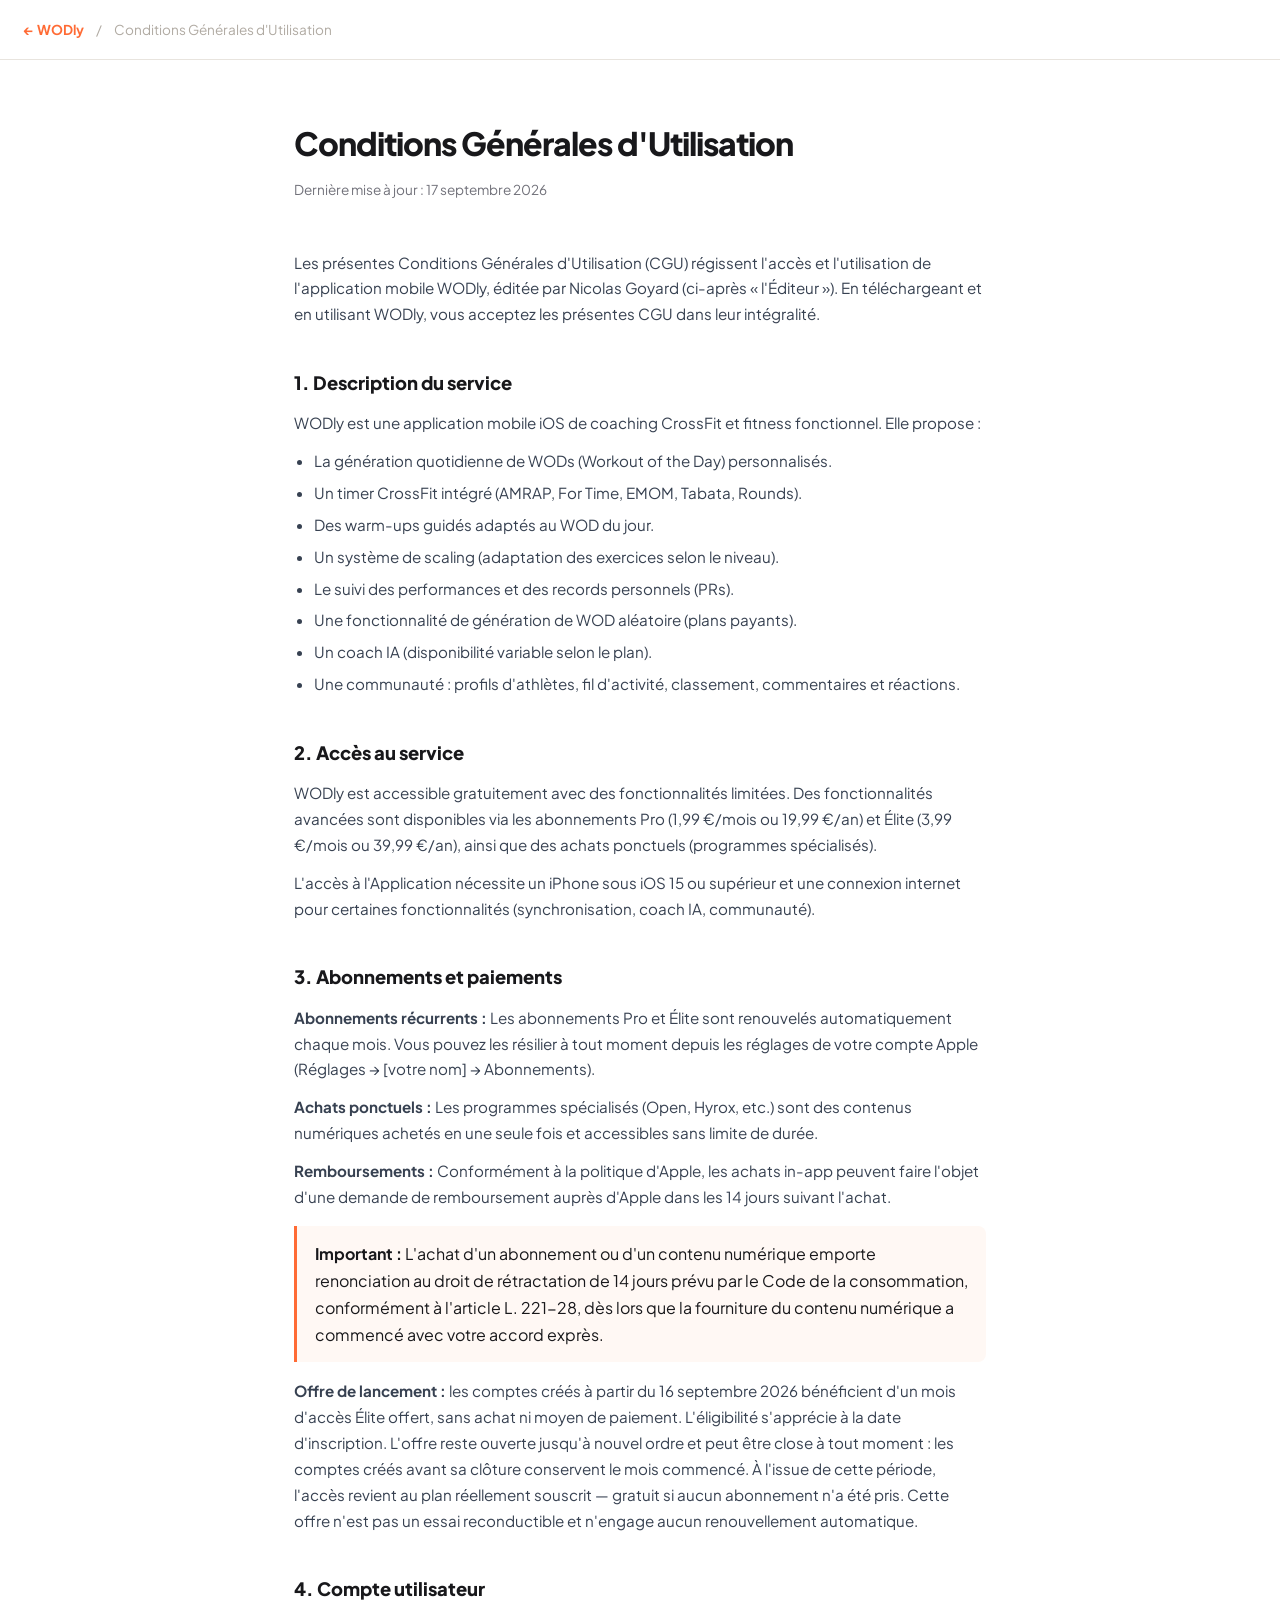
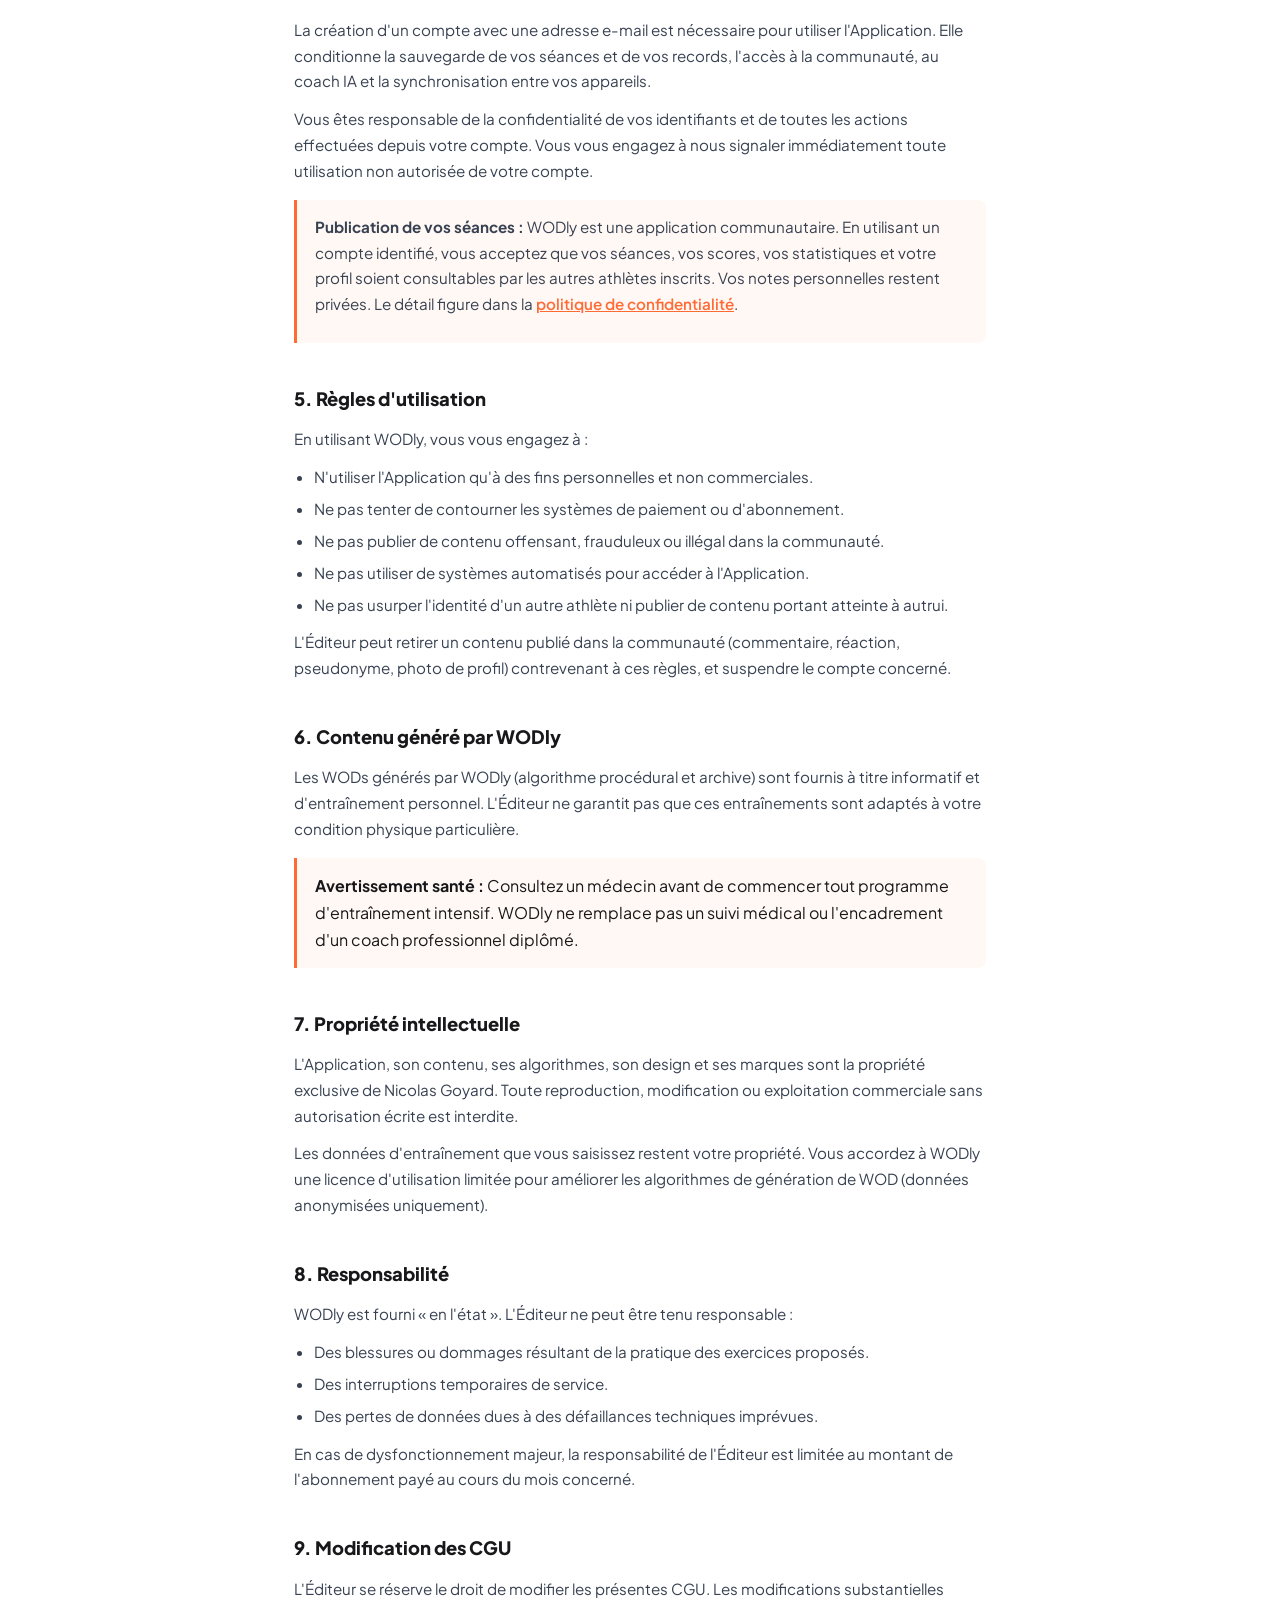
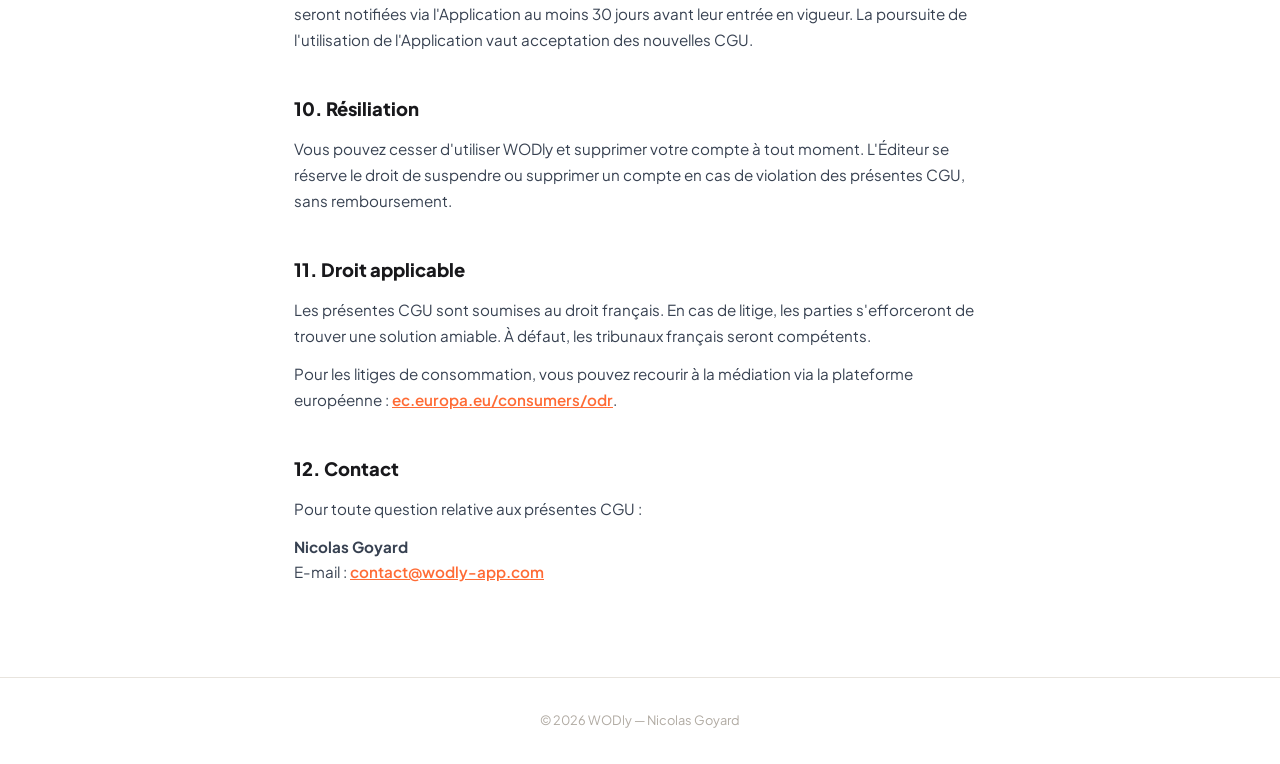
==== cgu.html @ ccb1b25a "Les pages légales décrivaient une app qui n'existe plus Trois écarts entre le contrat et le produit," ====
<!DOCTYPE html>
<html lang="fr">
<head>
<meta charset="UTF-8"/>
<meta name="viewport" content="width=device-width, initial-scale=1.0"/>
<title>Conditions Générales d'Utilisation — WODly</title>
<link rel="preconnect" href="https://fonts.googleapis.com"/>
<link href="https://fonts.googleapis.com/css2?family=Plus+Jakarta+Sans:wght@400;600;700;800&display=swap" rel="stylesheet"/>
<style>
  *{margin:0;padding:0;box-sizing:border-box;}
  body{font-family:'Plus Jakarta Sans',sans-serif;background:#fff;color:#18181B;line-height:1.7;}
  nav{position:sticky;top:0;background:rgba(255,255,255,.95);backdrop-filter:blur(12px);border-bottom:1px solid #E8E4DE;padding:0 24px;height:60px;display:flex;align-items:center;gap:12px;}
  nav a{font-size:.85rem;color:#FF6B35;font-weight:700;text-decoration:none;}
  nav span{color:#B0AAA2;font-size:.85rem;}
  main{max-width:740px;margin:0 auto;padding:56px 24px 80px;}
  h1{font-size:2rem;font-weight:900;letter-spacing:-1px;margin-bottom:8px;}
  .date{color:#71717A;font-size:.85rem;margin-bottom:48px;}
  h2{font-size:1.15rem;font-weight:800;margin:40px 0 12px;}
  p{color:#374151;margin-bottom:12px;font-size:.95rem;}
  ul{color:#374151;margin:8px 0 12px 20px;font-size:.95rem;}
  ul li{margin-bottom:6px;}
  a{color:#FF6B35;font-weight:600;}
  .highlight{background:#FFF8F4;border-left:3px solid #FF6B35;padding:14px 18px;border-radius:0 8px 8px 0;margin:16px 0;}
  footer{text-align:center;padding:32px 24px;border-top:1px solid #E8E4DE;font-size:.8rem;color:#B0AAA2;}
</style>
</head>
<body>
<nav>
  <a href="index.html">← WODly</a>
  <span>/</span>
  <span>Conditions Générales d'Utilisation</span>
</nav>

<main>
  <h1>Conditions Générales d'Utilisation</h1>
  <div class="date">Dernière mise à jour : 17 septembre 2026</div>

  <p>Les présentes Conditions Générales d'Utilisation (CGU) régissent l'accès et l'utilisation de l'application mobile WODly, éditée par Nicolas Goyard (ci-après « l'Éditeur »). En téléchargeant et en utilisant WODly, vous acceptez les présentes CGU dans leur intégralité.</p>

  <h2>1. Description du service</h2>
  <p>WODly est une application mobile iOS de coaching CrossFit et fitness fonctionnel. Elle propose :</p>
  <ul>
    <li>La génération quotidienne de WODs (Workout of the Day) personnalisés.</li>
    <li>Un timer CrossFit intégré (AMRAP, For Time, EMOM, Tabata, Rounds).</li>
    <li>Des warm-ups guidés adaptés au WOD du jour.</li>
    <li>Un système de scaling (adaptation des exercices selon le niveau).</li>
    <li>Le suivi des performances et des records personnels (PRs).</li>
    <li>Une fonctionnalité de génération de WOD aléatoire (plans payants).</li>
    <li>Un coach IA (disponibilité variable selon le plan).</li>
    <li>Une communauté : profils d'athlètes, fil d'activité, classement, commentaires et réactions.</li>
  </ul>

  <h2>2. Accès au service</h2>
  <p>WODly est accessible gratuitement avec des fonctionnalités limitées. Des fonctionnalités avancées sont disponibles via les abonnements Pro (1,99 €/mois ou 19,99 €/an) et Élite (3,99 €/mois ou 39,99 €/an), ainsi que des achats ponctuels (programmes spécialisés).</p>
  <p>L'accès à l'Application nécessite un iPhone sous iOS 15 ou supérieur et une connexion internet pour certaines fonctionnalités (synchronisation, coach IA, communauté).</p>

  <h2>3. Abonnements et paiements</h2>
  <p><strong>Abonnements récurrents :</strong> Les abonnements Pro et Élite sont renouvelés automatiquement chaque mois. Vous pouvez les résilier à tout moment depuis les réglages de votre compte Apple (Réglages → [votre nom] → Abonnements).</p>
  <p><strong>Achats ponctuels :</strong> Les programmes spécialisés (Open, Hyrox, etc.) sont des contenus numériques achetés en une seule fois et accessibles sans limite de durée.</p>
  <p><strong>Remboursements :</strong> Conformément à la politique d'Apple, les achats in-app peuvent faire l'objet d'une demande de remboursement auprès d'Apple dans les 14 jours suivant l'achat.</p>

  <div class="highlight">
    <strong>Important :</strong> L'achat d'un abonnement ou d'un contenu numérique emporte renonciation au droit de rétractation de 14 jours prévu par le Code de la consommation, conformément à l'article L. 221-28, dès lors que la fourniture du contenu numérique a commencé avec votre accord exprès.
  </div>

  <p><strong>Offre de lancement :</strong> les comptes créés à partir du 16 septembre 2026 bénéficient d'un mois d'accès Élite offert, sans achat ni moyen de paiement. L'éligibilité s'apprécie à la date d'inscription. L'offre reste ouverte jusqu'à nouvel ordre et peut être close à tout moment : les comptes créés avant sa clôture conservent le mois commencé. À l'issue de cette période, l'accès revient au plan réellement souscrit — gratuit si aucun abonnement n'a été pris. Cette offre n'est pas un essai reconductible et n'engage aucun renouvellement automatique.</p>

  <h2>4. Compte utilisateur</h2>
  <p>La création d'un compte avec une adresse e-mail est nécessaire pour utiliser l'Application. Elle conditionne la sauvegarde de vos séances et de vos records, l'accès à la communauté, au coach IA et la synchronisation entre vos appareils.</p>
  <p>Vous êtes responsable de la confidentialité de vos identifiants et de toutes les actions effectuées depuis votre compte. Vous vous engagez à nous signaler immédiatement toute utilisation non autorisée de votre compte.</p>

  <div class="highlight">
    <p><strong>Publication de vos séances :</strong> WODly est une application communautaire. En utilisant un compte identifié, vous acceptez que vos séances, vos scores, vos statistiques et votre profil soient consultables par les autres athlètes inscrits. Vos notes personnelles restent privées. Le détail figure dans la <a href="politique-de-confidentialite.html">politique de confidentialité</a>.</p>
  </div>

  <h2>5. Règles d'utilisation</h2>
  <p>En utilisant WODly, vous vous engagez à :</p>
  <ul>
    <li>N'utiliser l'Application qu'à des fins personnelles et non commerciales.</li>
    <li>Ne pas tenter de contourner les systèmes de paiement ou d'abonnement.</li>
    <li>Ne pas publier de contenu offensant, frauduleux ou illégal dans la communauté.</li>
    <li>Ne pas utiliser de systèmes automatisés pour accéder à l'Application.</li>
    <li>Ne pas usurper l'identité d'un autre athlète ni publier de contenu portant atteinte à autrui.</li>
  </ul>

  <p>L'Éditeur peut retirer un contenu publié dans la communauté (commentaire, réaction, pseudonyme, photo de profil) contrevenant à ces règles, et suspendre le compte concerné.</p>

  <h2>6. Contenu généré par WODly</h2>
  <p>Les WODs générés par WODly (algorithme procédural et archive) sont fournis à titre informatif et d'entraînement personnel. L'Éditeur ne garantit pas que ces entraînements sont adaptés à votre condition physique particulière.</p>
  <div class="highlight">
    <strong>Avertissement santé :</strong> Consultez un médecin avant de commencer tout programme d'entraînement intensif. WODly ne remplace pas un suivi médical ou l'encadrement d'un coach professionnel diplômé.
  </div>

  <h2>7. Propriété intellectuelle</h2>
  <p>L'Application, son contenu, ses algorithmes, son design et ses marques sont la propriété exclusive de Nicolas Goyard. Toute reproduction, modification ou exploitation commerciale sans autorisation écrite est interdite.</p>
  <p>Les données d'entraînement que vous saisissez restent votre propriété. Vous accordez à WODly une licence d'utilisation limitée pour améliorer les algorithmes de génération de WOD (données anonymisées uniquement).</p>

  <h2>8. Responsabilité</h2>
  <p>WODly est fourni « en l'état ». L'Éditeur ne peut être tenu responsable :</p>
  <ul>
    <li>Des blessures ou dommages résultant de la pratique des exercices proposés.</li>
    <li>Des interruptions temporaires de service.</li>
    <li>Des pertes de données dues à des défaillances techniques imprévues.</li>
  </ul>
  <p>En cas de dysfonctionnement majeur, la responsabilité de l'Éditeur est limitée au montant de l'abonnement payé au cours du mois concerné.</p>

  <h2>9. Modification des CGU</h2>
  <p>L'Éditeur se réserve le droit de modifier les présentes CGU. Les modifications substantielles seront notifiées via l'Application au moins 30 jours avant leur entrée en vigueur. La poursuite de l'utilisation de l'Application vaut acceptation des nouvelles CGU.</p>

  <h2>10. Résiliation</h2>
  <p>Vous pouvez cesser d'utiliser WODly et supprimer votre compte à tout moment. L'Éditeur se réserve le droit de suspendre ou supprimer un compte en cas de violation des présentes CGU, sans remboursement.</p>

  <h2>11. Droit applicable</h2>
  <p>Les présentes CGU sont soumises au droit français. En cas de litige, les parties s'efforceront de trouver une solution amiable. À défaut, les tribunaux français seront compétents.</p>
  <p>Pour les litiges de consommation, vous pouvez recourir à la médiation via la plateforme européenne : <a href="https://ec.europa.eu/consumers/odr" target="_blank">ec.europa.eu/consumers/odr</a>.</p>

  <h2>12. Contact</h2>
  <p>Pour toute question relative aux présentes CGU :</p>
  <p><strong>Nicolas Goyard</strong><br/>
  E-mail : <a href="mailto:contact@wodly-app.com">contact@wodly-app.com</a></p>
</main>

<footer>© 2026 WODly — Nicolas Goyard</footer>
</body>
</html>
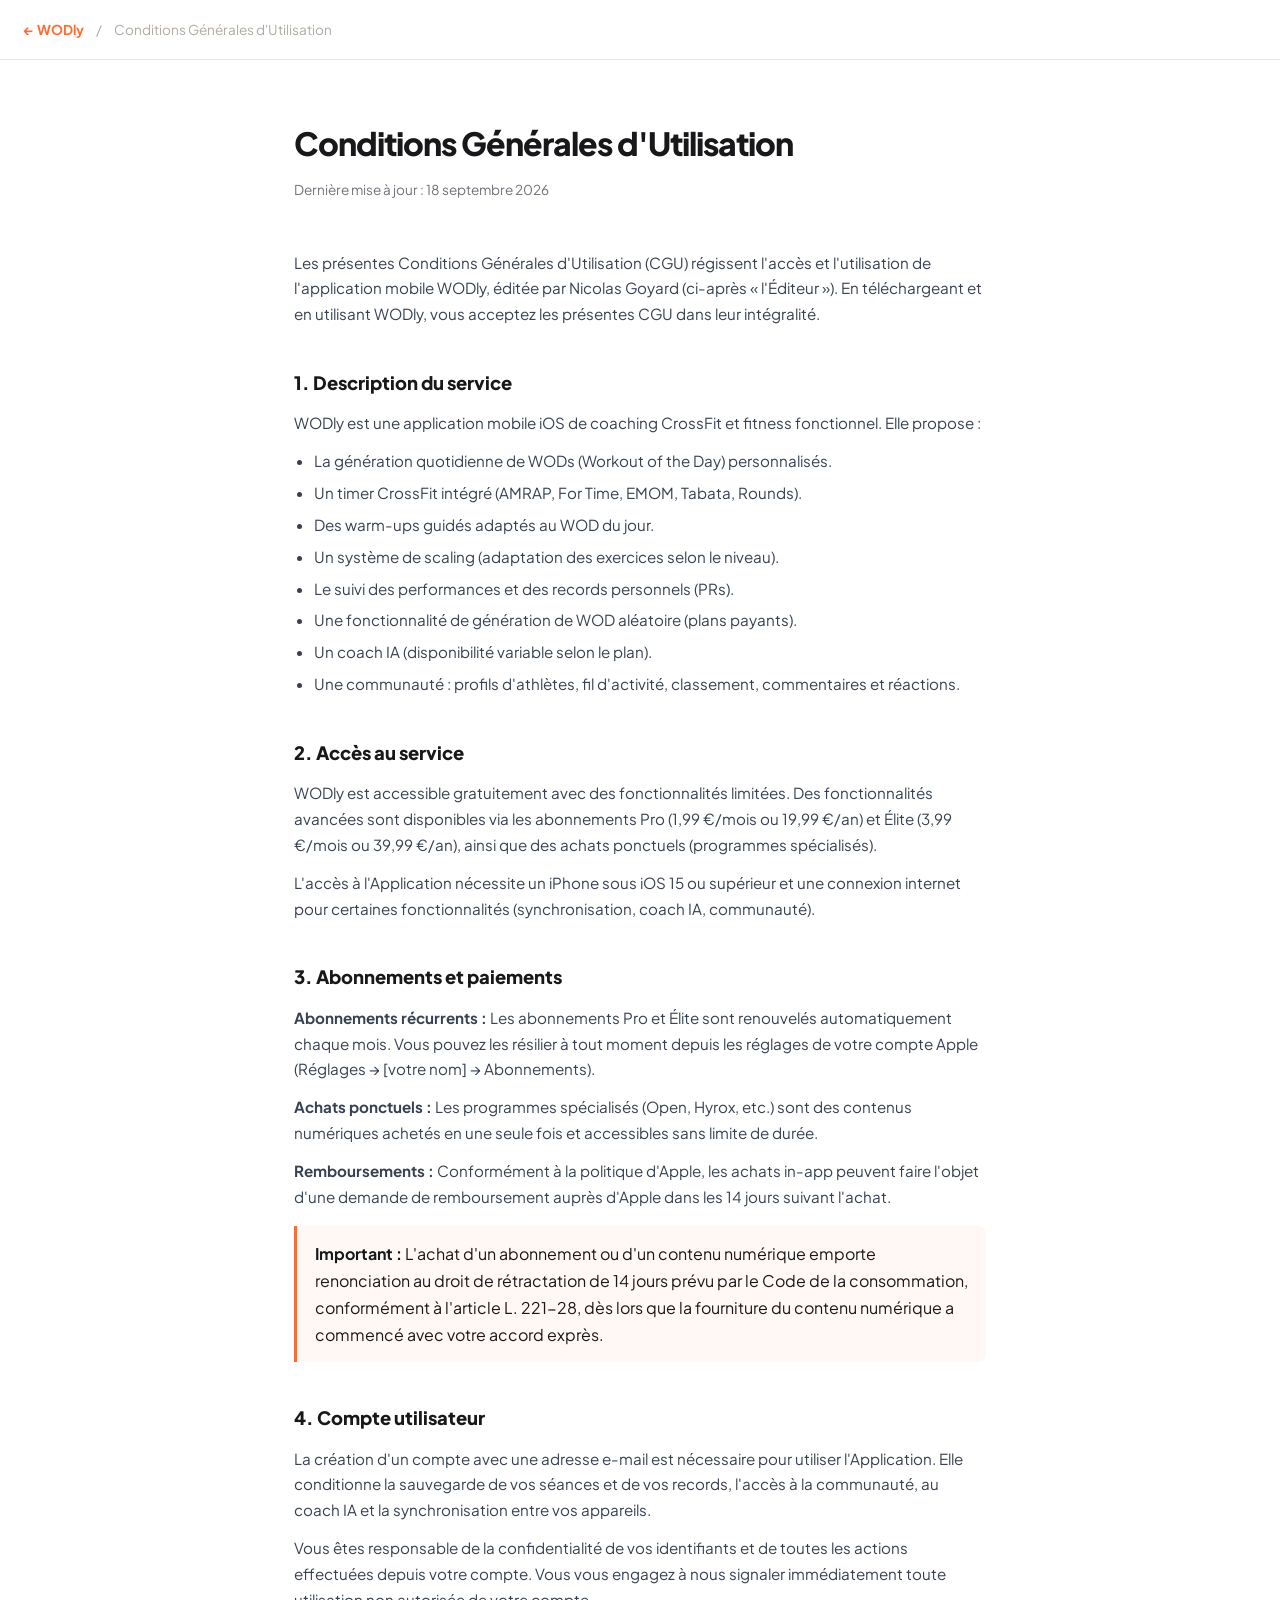
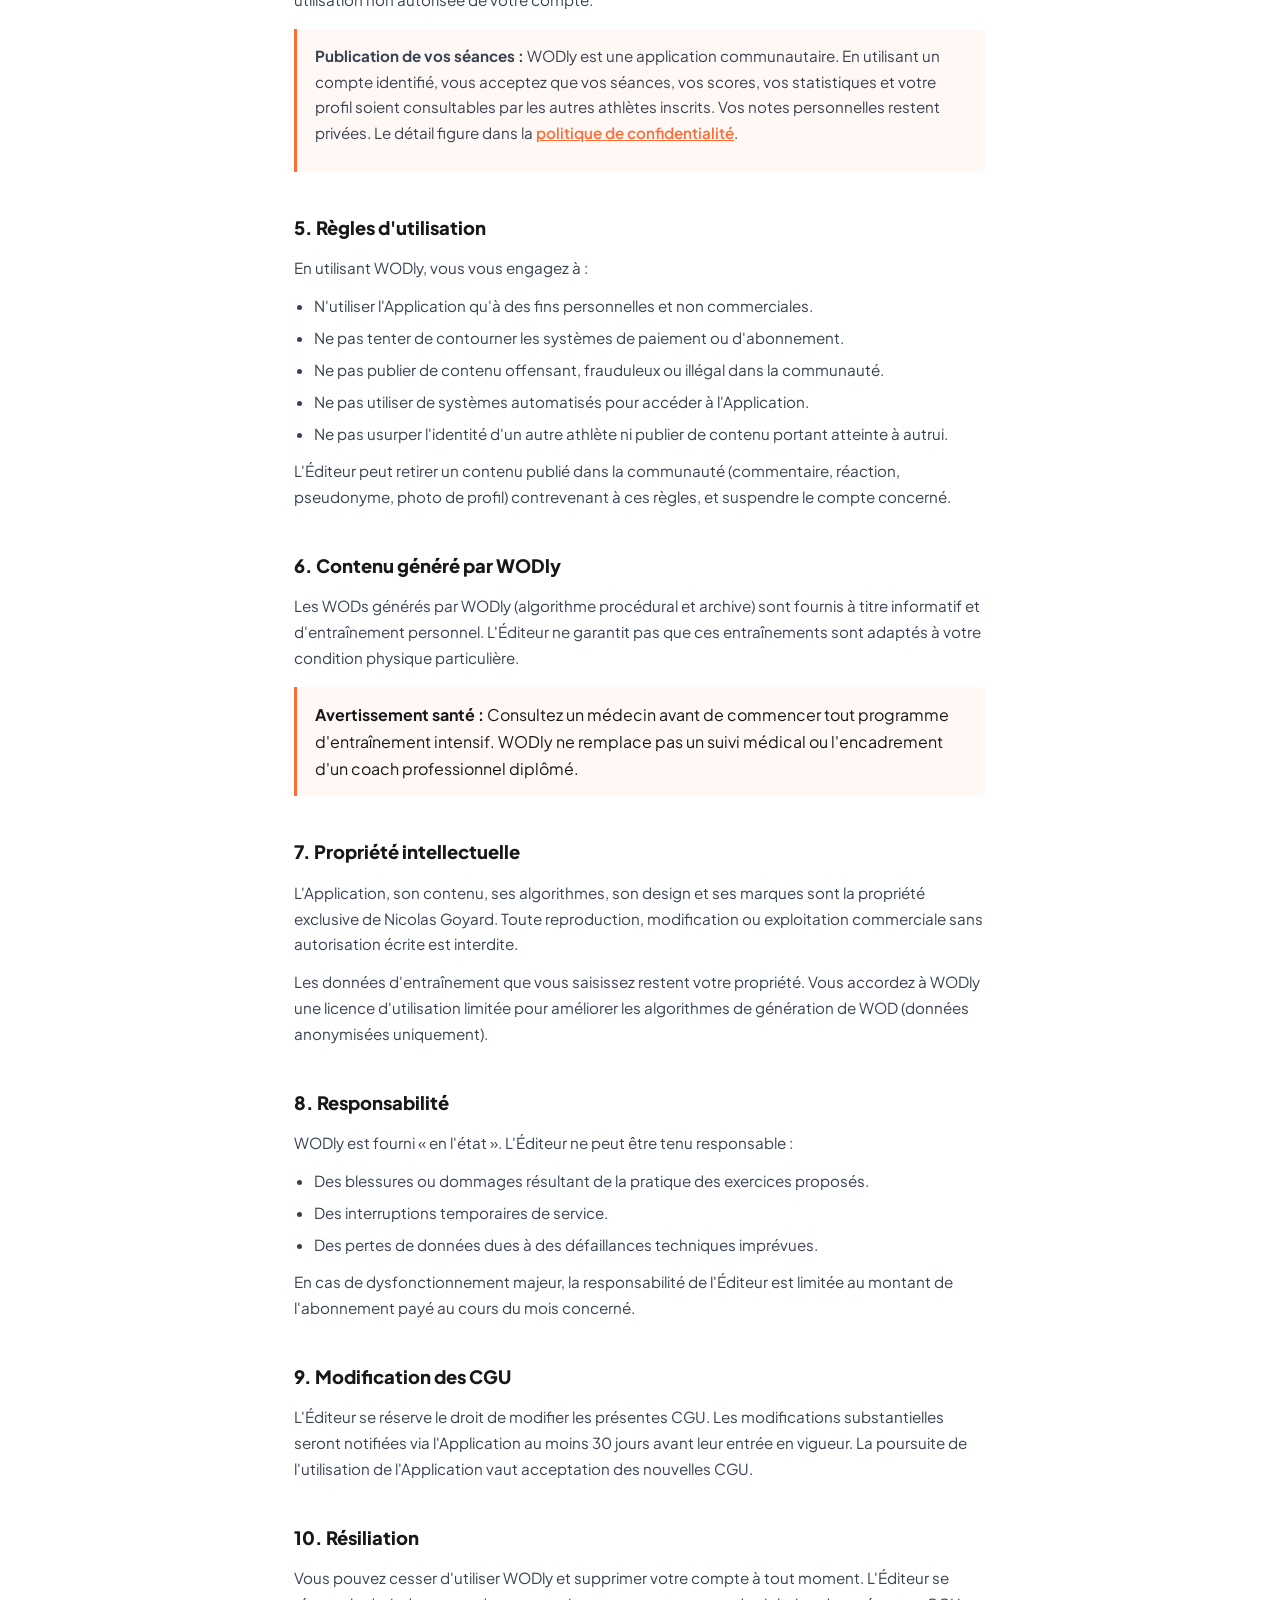
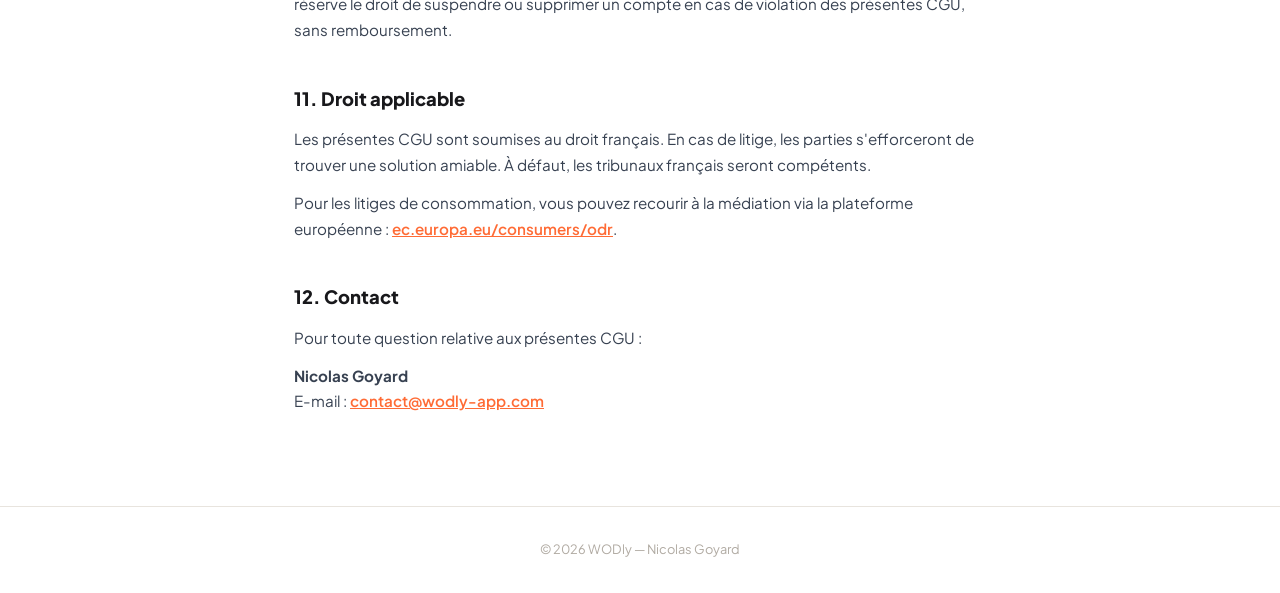
==== commit 9fd3d5b4: "Retrait de l'offre de lancement Elle n'a jamais rien accordé. `accorderPlans` ne retient que la bout" ====
--- a/cgu.html
+++ b/cgu.html
@@ -33,7 +33,7 @@
 
 <main>
   <h1>Conditions Générales d'Utilisation</h1>
-  <div class="date">Dernière mise à jour : 17 septembre 2026</div>
+  <div class="date">Dernière mise à jour : 18 septembre 2026</div>
 
   <p>Les présentes Conditions Générales d'Utilisation (CGU) régissent l'accès et l'utilisation de l'application mobile WODly, éditée par Nicolas Goyard (ci-après « l'Éditeur »). En téléchargeant et en utilisant WODly, vous acceptez les présentes CGU dans leur intégralité.</p>
 
@@ -63,7 +63,6 @@
     <strong>Important :</strong> L'achat d'un abonnement ou d'un contenu numérique emporte renonciation au droit de rétractation de 14 jours prévu par le Code de la consommation, conformément à l'article L. 221-28, dès lors que la fourniture du contenu numérique a commencé avec votre accord exprès.
   </div>
 
-  <p><strong>Offre de lancement :</strong> les comptes créés à partir du 16 septembre 2026 bénéficient d'un mois d'accès Élite offert, sans achat ni moyen de paiement. L'éligibilité s'apprécie à la date d'inscription. L'offre reste ouverte jusqu'à nouvel ordre et peut être close à tout moment : les comptes créés avant sa clôture conservent le mois commencé. À l'issue de cette période, l'accès revient au plan réellement souscrit — gratuit si aucun abonnement n'a été pris. Cette offre n'est pas un essai reconductible et n'engage aucun renouvellement automatique.</p>
 
   <h2>4. Compte utilisateur</h2>
   <p>La création d'un compte avec une adresse e-mail est nécessaire pour utiliser l'Application. Elle conditionne la sauvegarde de vos séances et de vos records, l'accès à la communauté, au coach IA et la synchronisation entre vos appareils.</p>
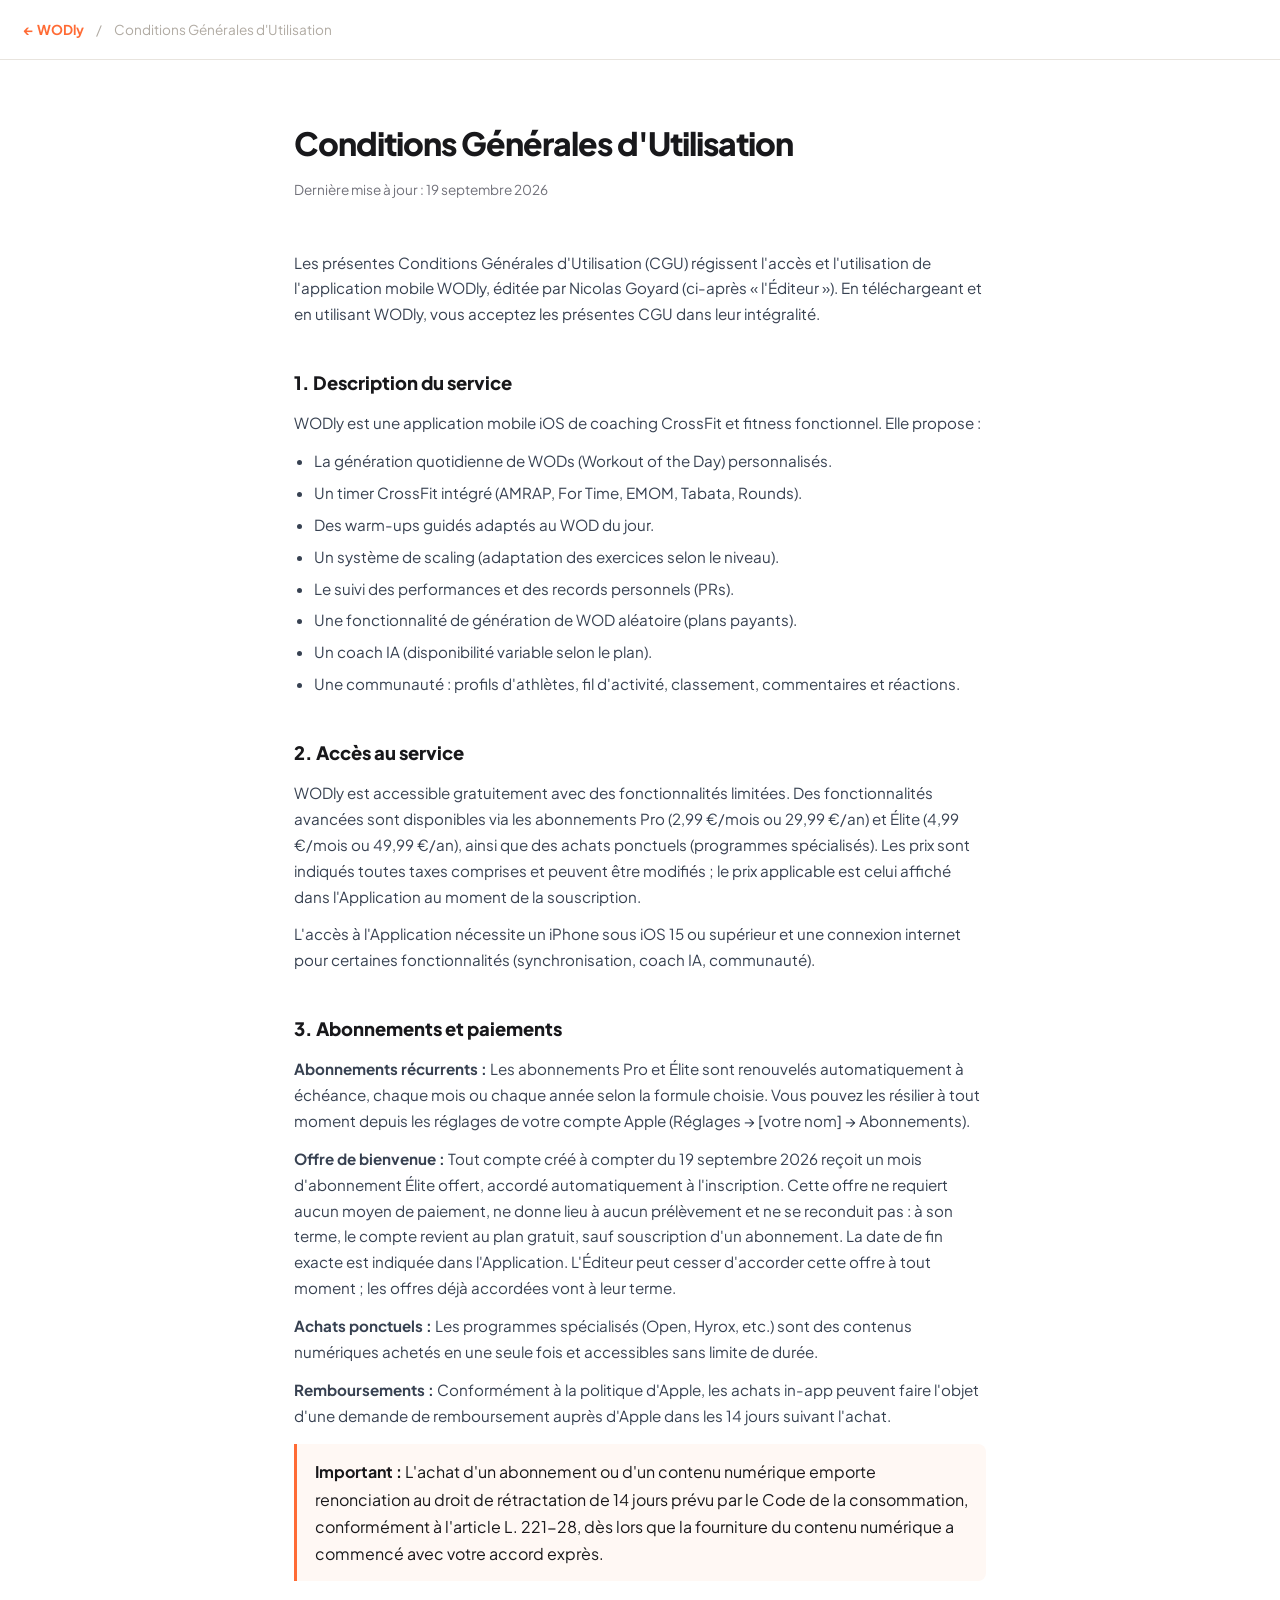
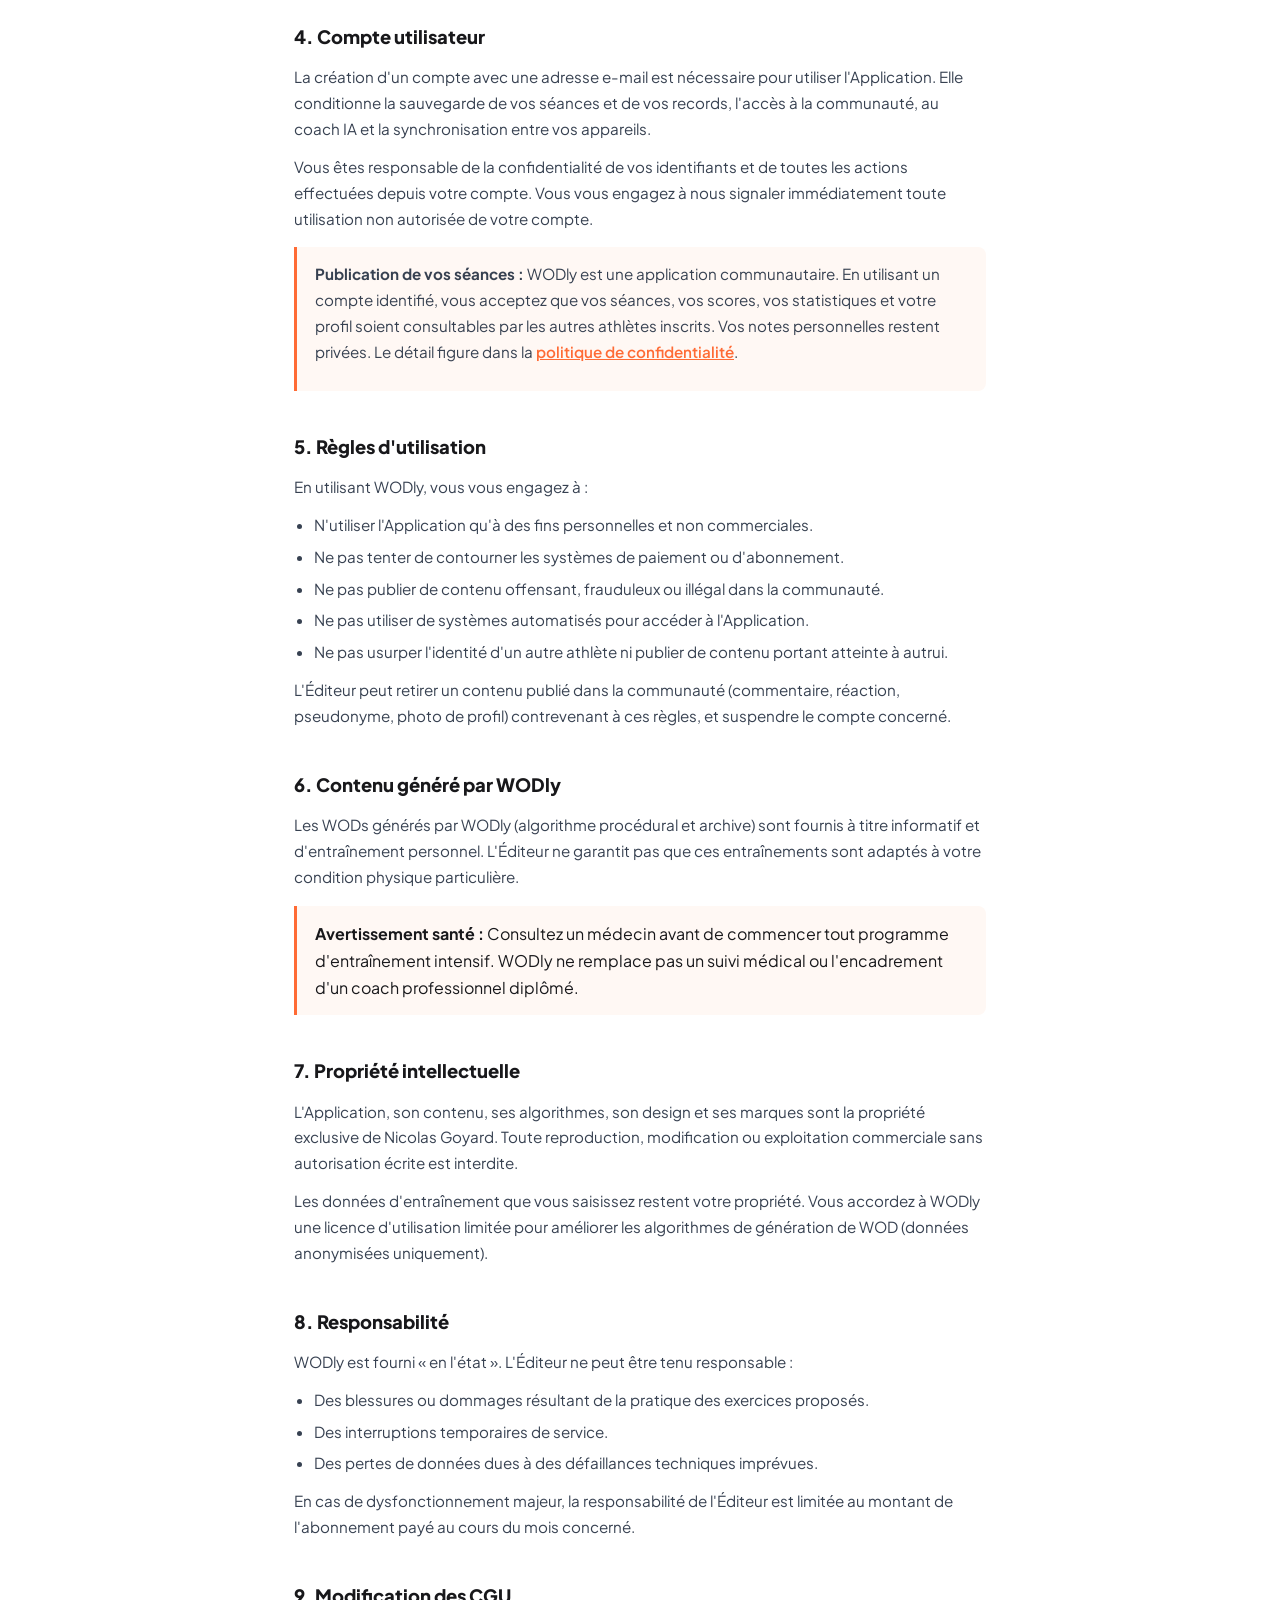
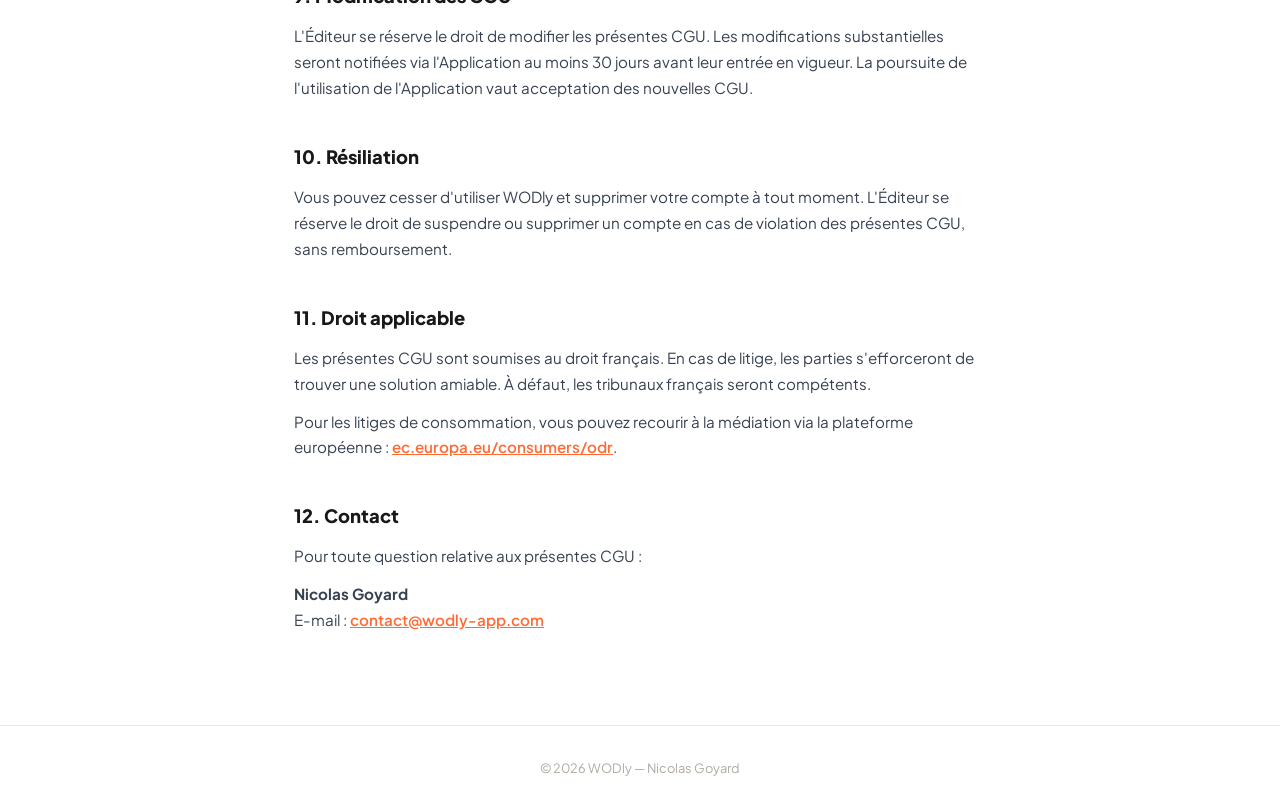
==== commit 08222d95: "Les prix des CGU ne sont plus ceux de l'app, et l'offre de bienvenue y entre Les quatre prix étaient" ====
--- a/cgu.html
+++ b/cgu.html
@@ -33,7 +33,7 @@
 
 <main>
   <h1>Conditions Générales d'Utilisation</h1>
-  <div class="date">Dernière mise à jour : 18 septembre 2026</div>
+  <div class="date">Dernière mise à jour : 19 septembre 2026</div>
 
   <p>Les présentes Conditions Générales d'Utilisation (CGU) régissent l'accès et l'utilisation de l'application mobile WODly, éditée par Nicolas Goyard (ci-après « l'Éditeur »). En téléchargeant et en utilisant WODly, vous acceptez les présentes CGU dans leur intégralité.</p>
 
@@ -51,11 +51,12 @@
   </ul>
 
   <h2>2. Accès au service</h2>
-  <p>WODly est accessible gratuitement avec des fonctionnalités limitées. Des fonctionnalités avancées sont disponibles via les abonnements Pro (1,99 €/mois ou 19,99 €/an) et Élite (3,99 €/mois ou 39,99 €/an), ainsi que des achats ponctuels (programmes spécialisés).</p>
+  <p>WODly est accessible gratuitement avec des fonctionnalités limitées. Des fonctionnalités avancées sont disponibles via les abonnements Pro (2,99 €/mois ou 29,99 €/an) et Élite (4,99 €/mois ou 49,99 €/an), ainsi que des achats ponctuels (programmes spécialisés). Les prix sont indiqués toutes taxes comprises et peuvent être modifiés ; le prix applicable est celui affiché dans l'Application au moment de la souscription.</p>
   <p>L'accès à l'Application nécessite un iPhone sous iOS 15 ou supérieur et une connexion internet pour certaines fonctionnalités (synchronisation, coach IA, communauté).</p>
 
   <h2>3. Abonnements et paiements</h2>
-  <p><strong>Abonnements récurrents :</strong> Les abonnements Pro et Élite sont renouvelés automatiquement chaque mois. Vous pouvez les résilier à tout moment depuis les réglages de votre compte Apple (Réglages → [votre nom] → Abonnements).</p>
+  <p><strong>Abonnements récurrents :</strong> Les abonnements Pro et Élite sont renouvelés automatiquement à échéance, chaque mois ou chaque année selon la formule choisie. Vous pouvez les résilier à tout moment depuis les réglages de votre compte Apple (Réglages → [votre nom] → Abonnements).</p>
+  <p><strong>Offre de bienvenue :</strong> Tout compte créé à compter du 19 septembre 2026 reçoit un mois d'abonnement Élite offert, accordé automatiquement à l'inscription. Cette offre ne requiert aucun moyen de paiement, ne donne lieu à aucun prélèvement et ne se reconduit pas : à son terme, le compte revient au plan gratuit, sauf souscription d'un abonnement. La date de fin exacte est indiquée dans l'Application. L'Éditeur peut cesser d'accorder cette offre à tout moment ; les offres déjà accordées vont à leur terme.</p>
   <p><strong>Achats ponctuels :</strong> Les programmes spécialisés (Open, Hyrox, etc.) sont des contenus numériques achetés en une seule fois et accessibles sans limite de durée.</p>
   <p><strong>Remboursements :</strong> Conformément à la politique d'Apple, les achats in-app peuvent faire l'objet d'une demande de remboursement auprès d'Apple dans les 14 jours suivant l'achat.</p>
 
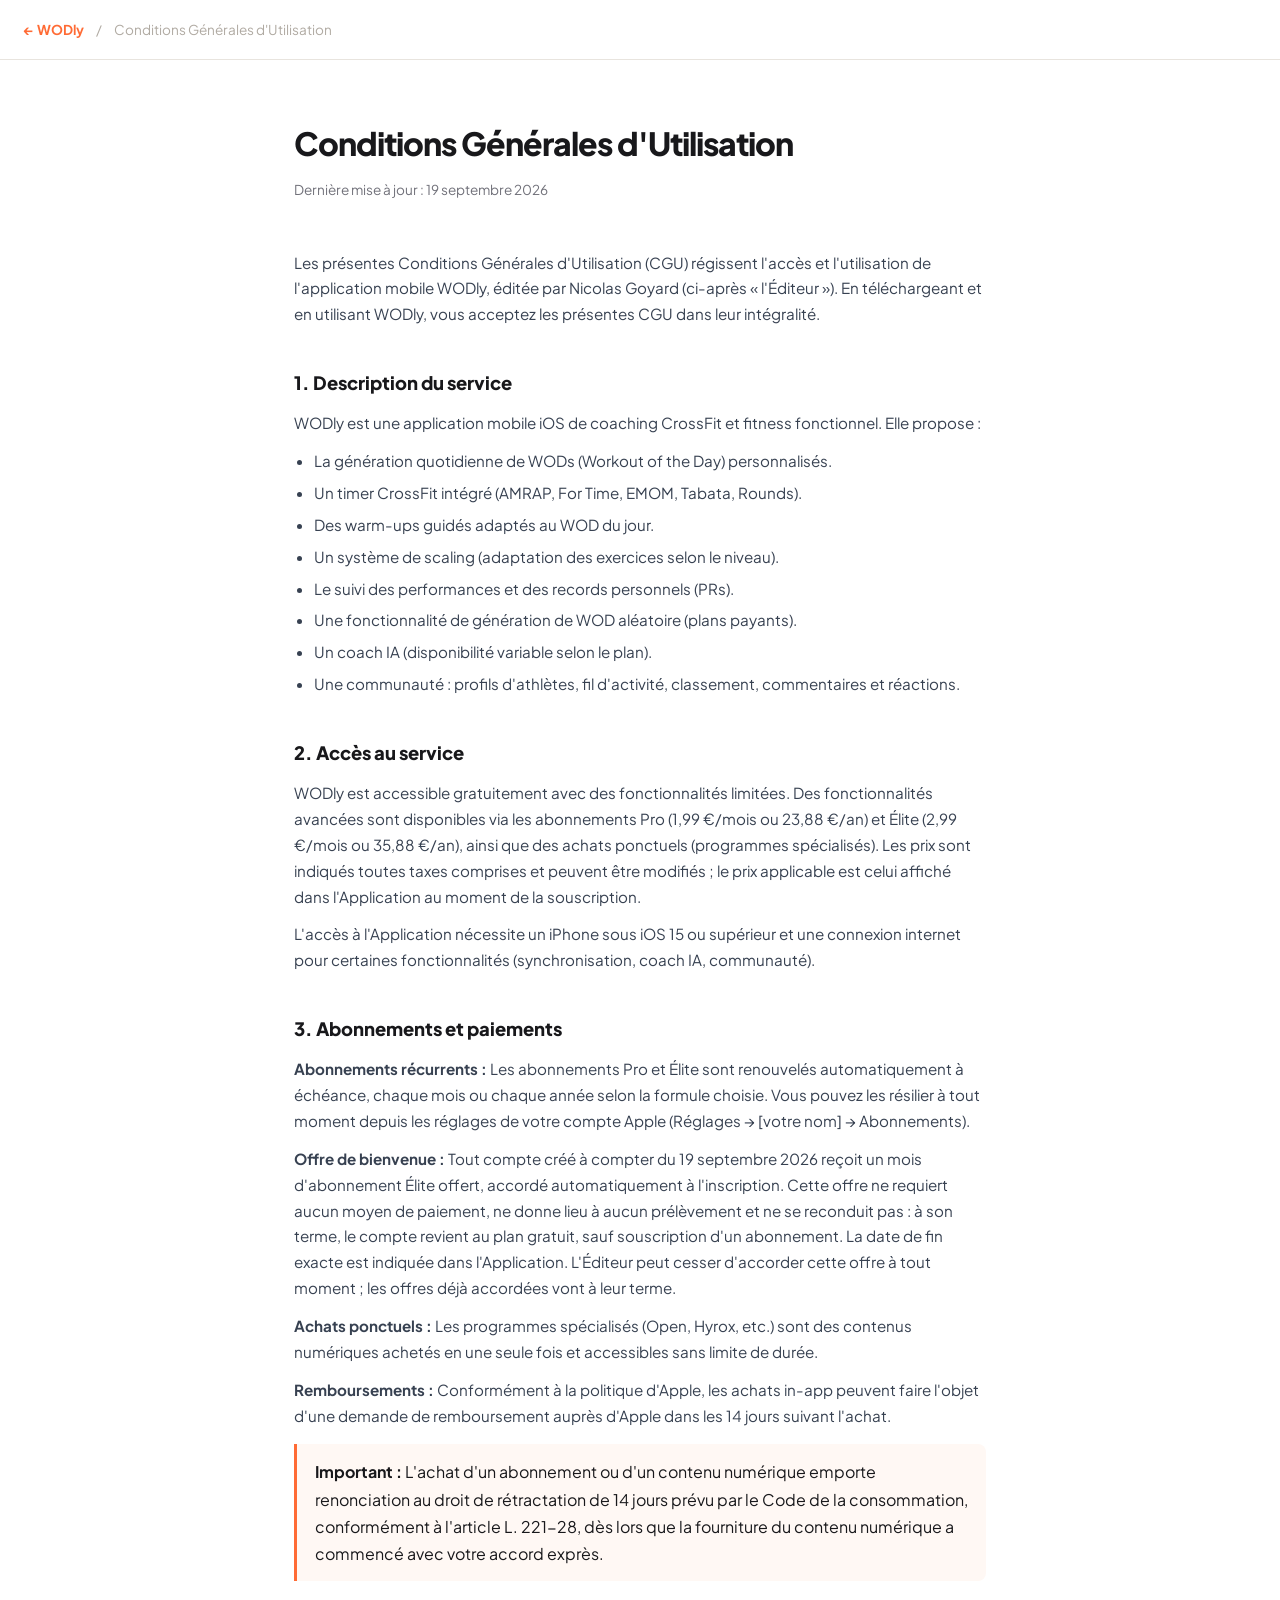
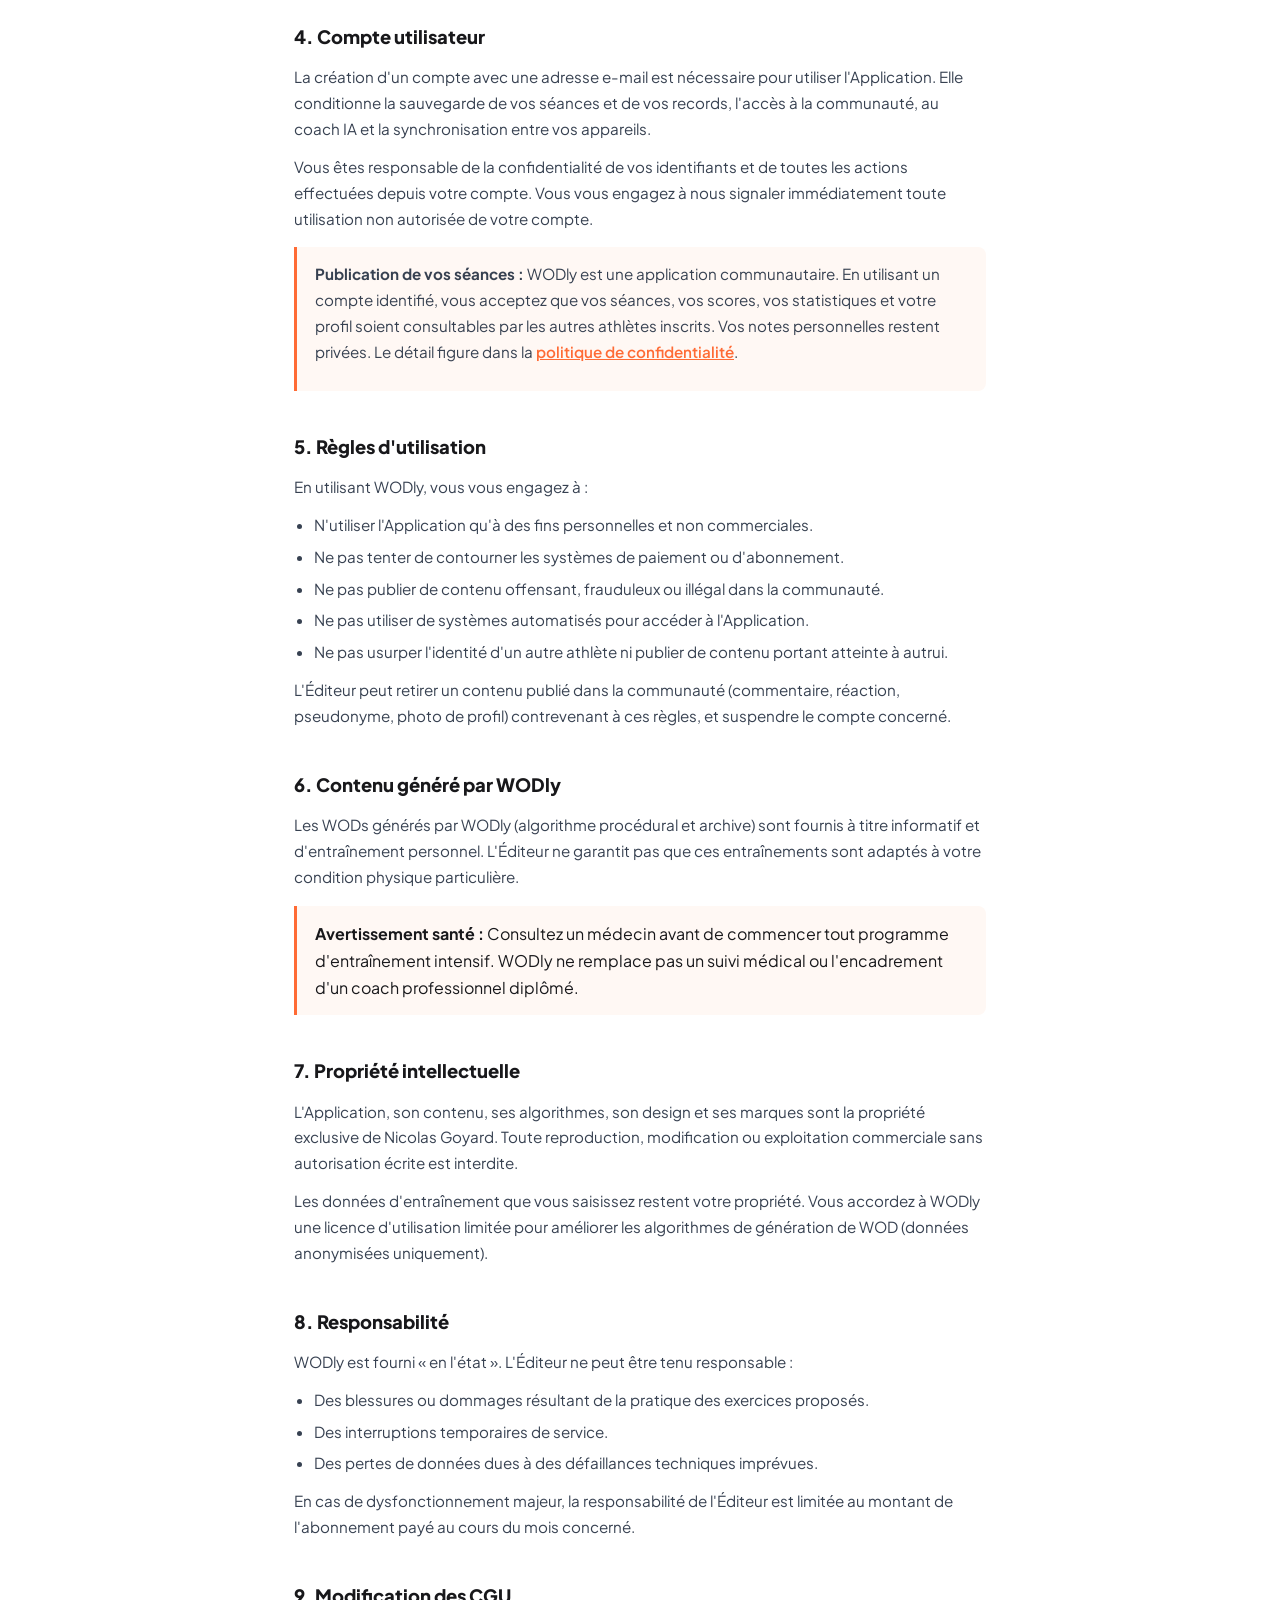
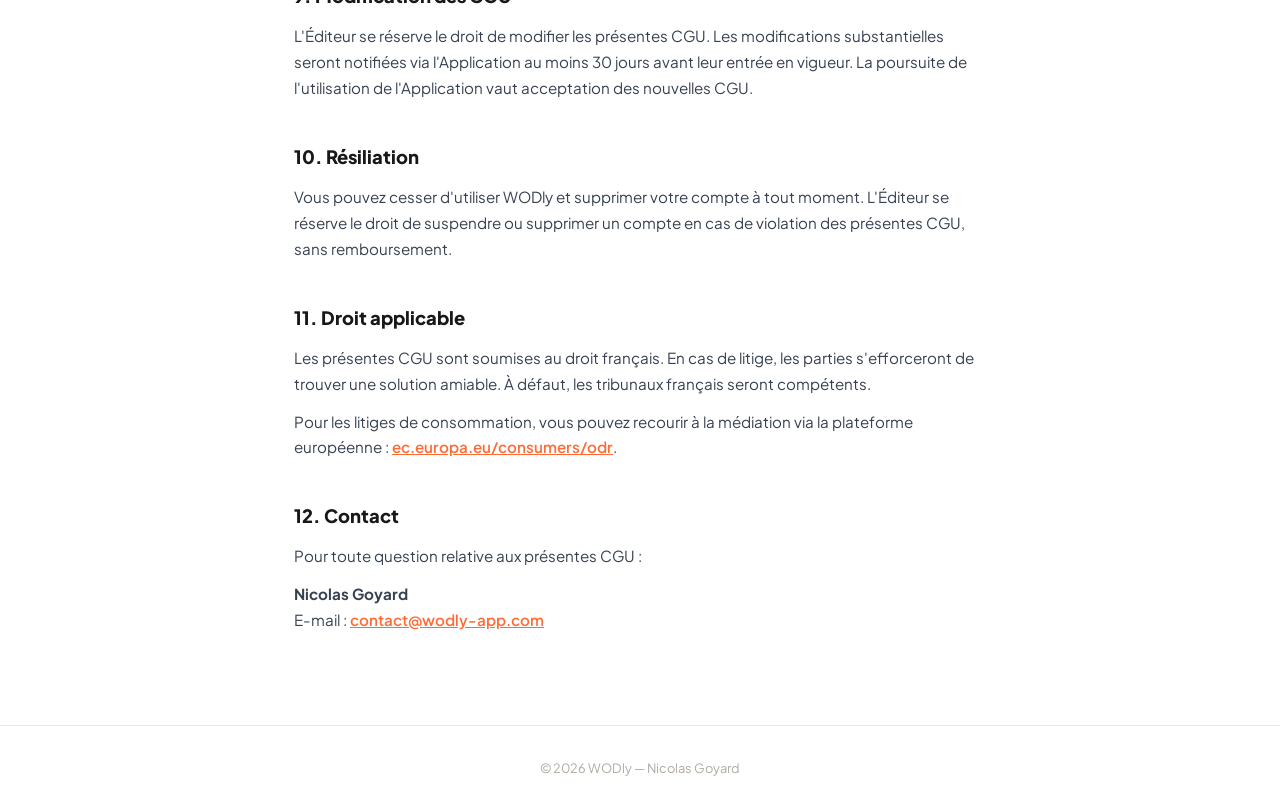
==== commit c2c2a983: "Nouveaux tarifs : 1,99 € et 2,99 €, sans réduction annuelle Aligné sur l'app (WODly, commit f9be9bb)" ====
--- a/cgu.html
+++ b/cgu.html
@@ -51,7 +51,7 @@
   </ul>
 
   <h2>2. Accès au service</h2>
-  <p>WODly est accessible gratuitement avec des fonctionnalités limitées. Des fonctionnalités avancées sont disponibles via les abonnements Pro (2,99 €/mois ou 29,99 €/an) et Élite (4,99 €/mois ou 49,99 €/an), ainsi que des achats ponctuels (programmes spécialisés). Les prix sont indiqués toutes taxes comprises et peuvent être modifiés ; le prix applicable est celui affiché dans l'Application au moment de la souscription.</p>
+  <p>WODly est accessible gratuitement avec des fonctionnalités limitées. Des fonctionnalités avancées sont disponibles via les abonnements Pro (1,99 €/mois ou 23,88 €/an) et Élite (2,99 €/mois ou 35,88 €/an), ainsi que des achats ponctuels (programmes spécialisés). Les prix sont indiqués toutes taxes comprises et peuvent être modifiés ; le prix applicable est celui affiché dans l'Application au moment de la souscription.</p>
   <p>L'accès à l'Application nécessite un iPhone sous iOS 15 ou supérieur et une connexion internet pour certaines fonctionnalités (synchronisation, coach IA, communauté).</p>
 
   <h2>3. Abonnements et paiements</h2>
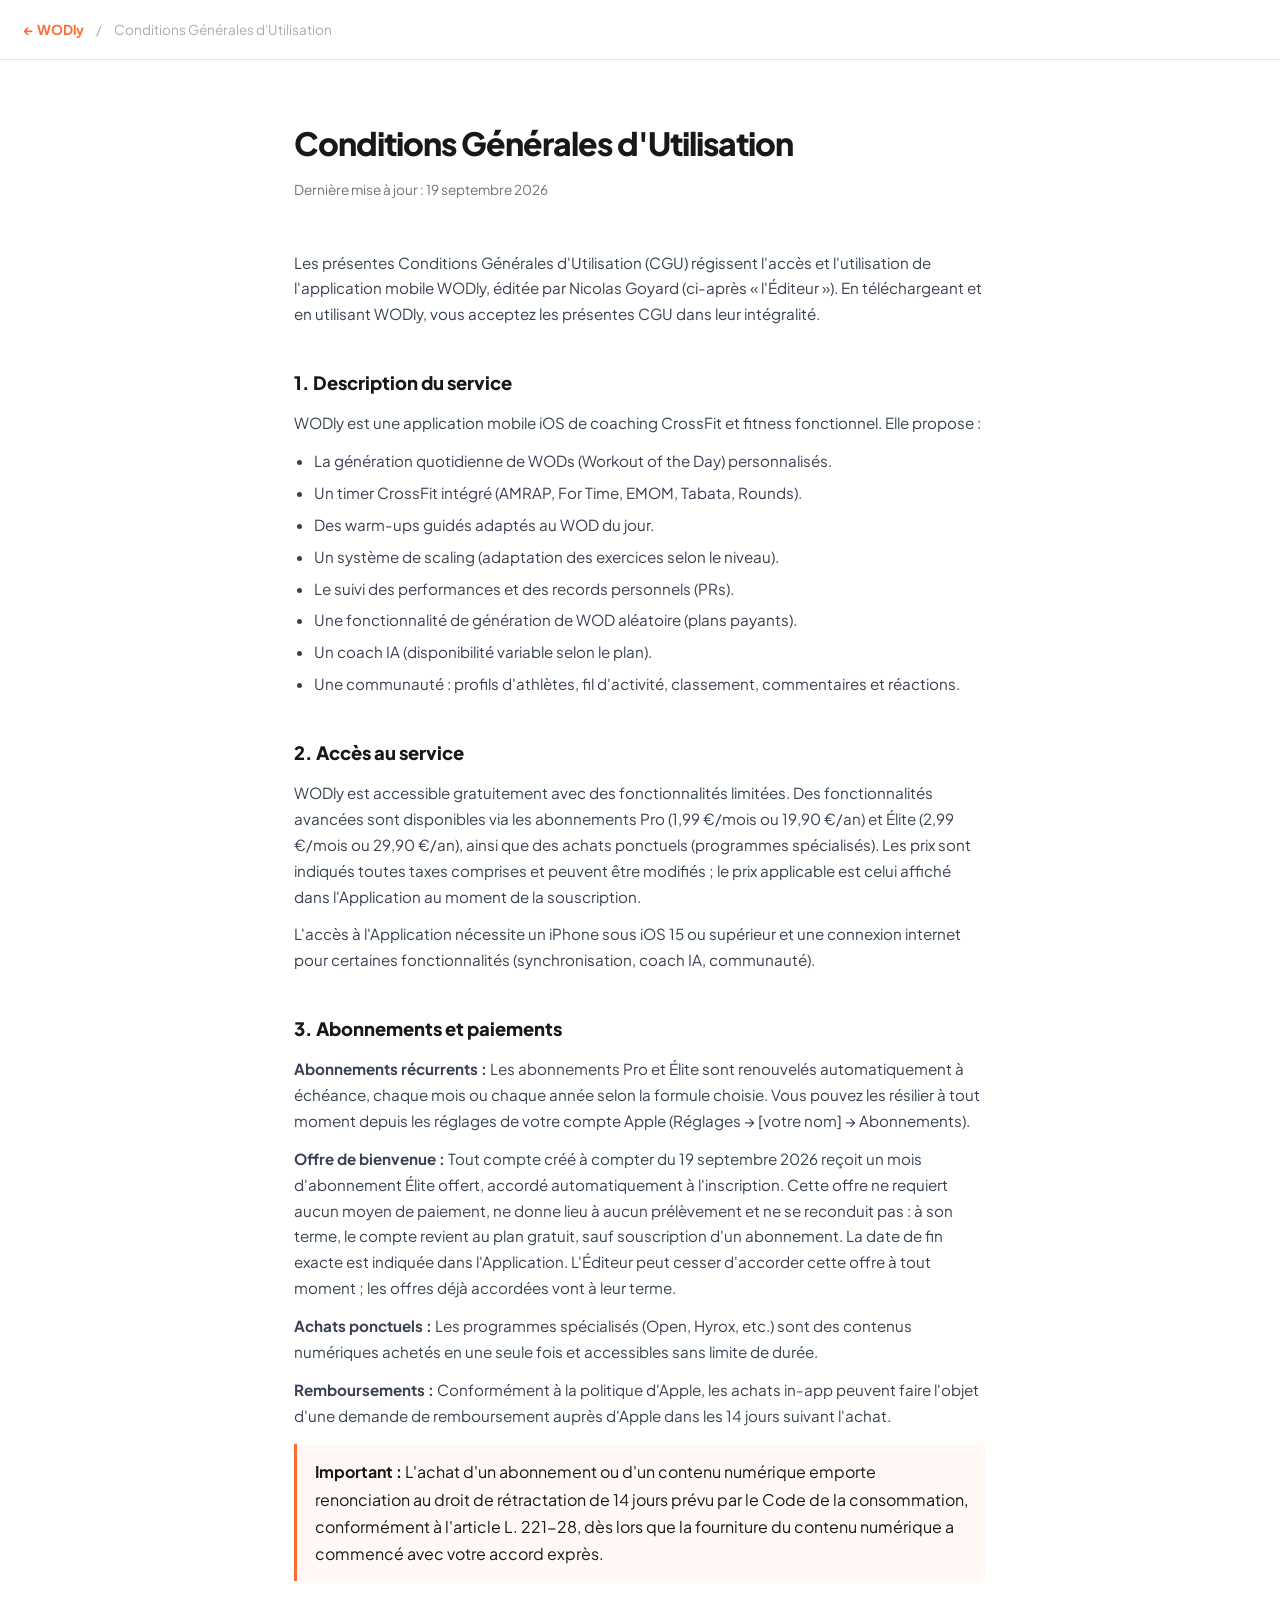
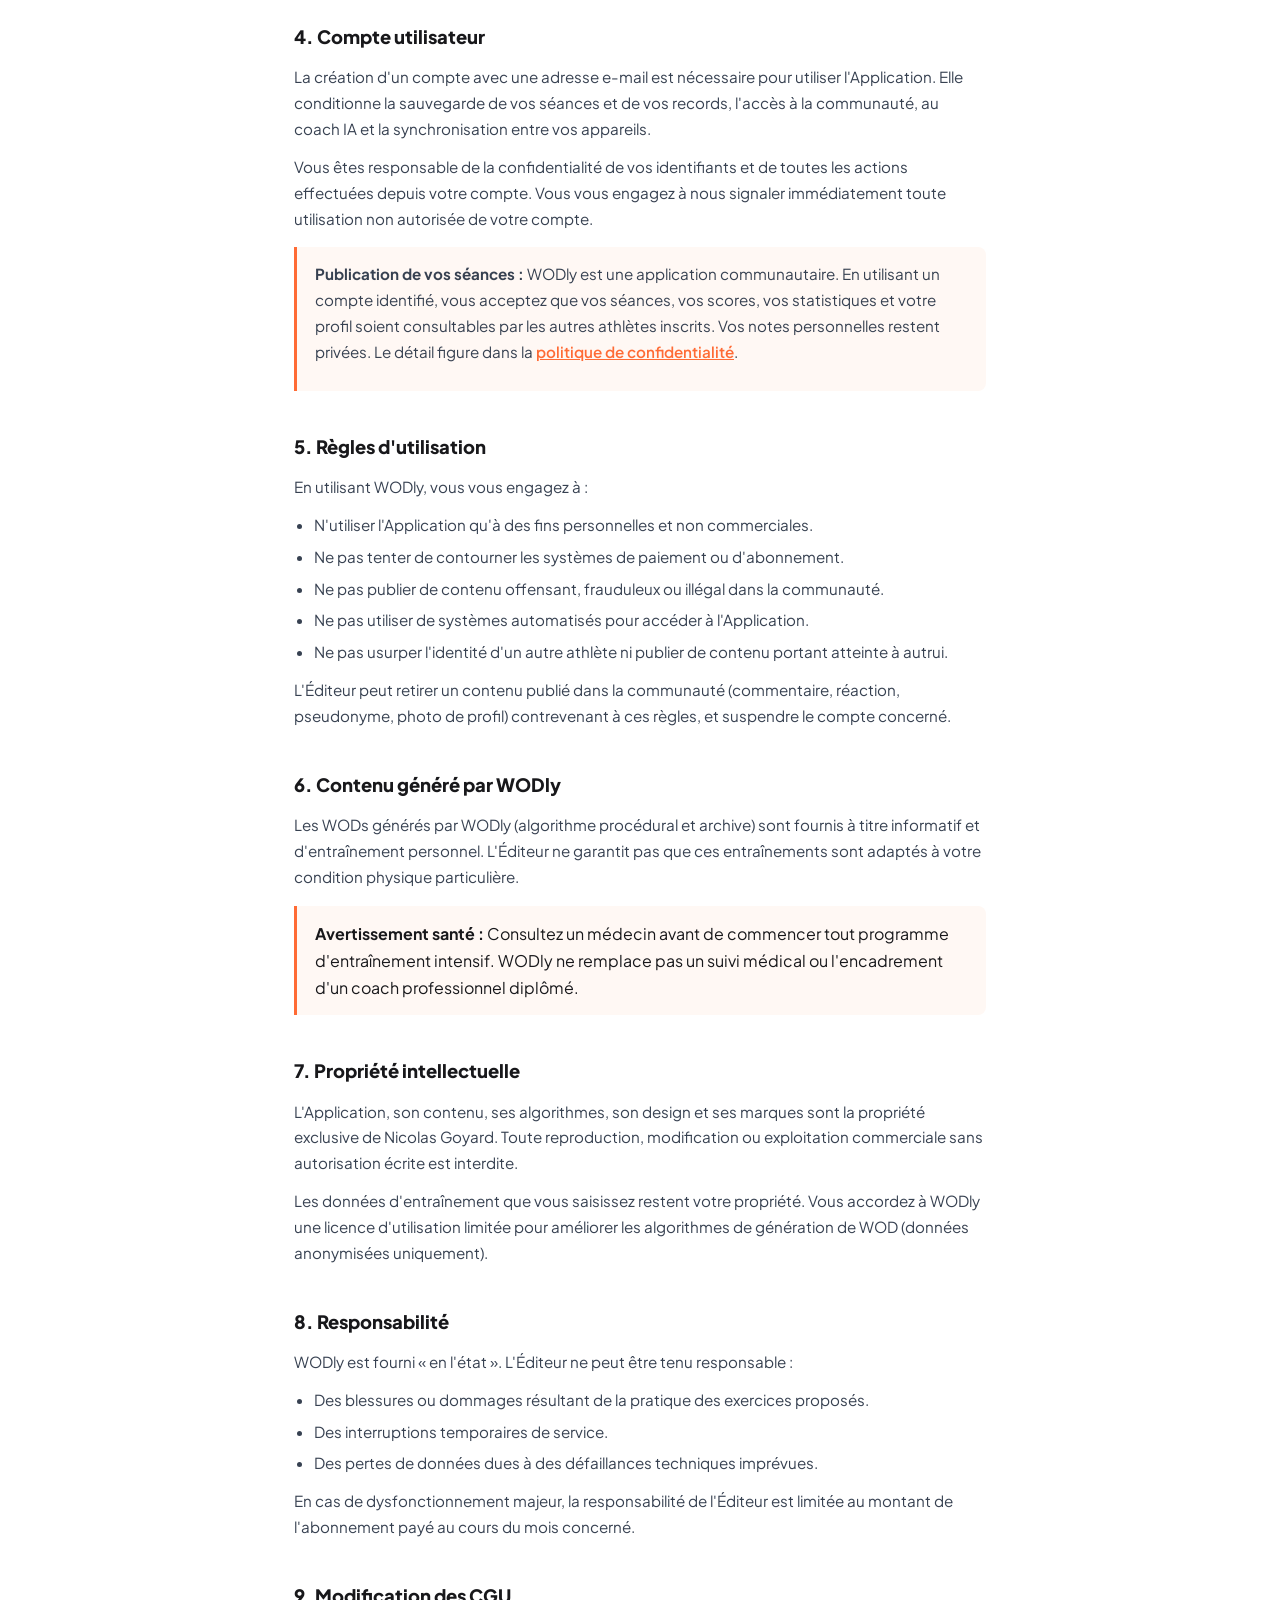
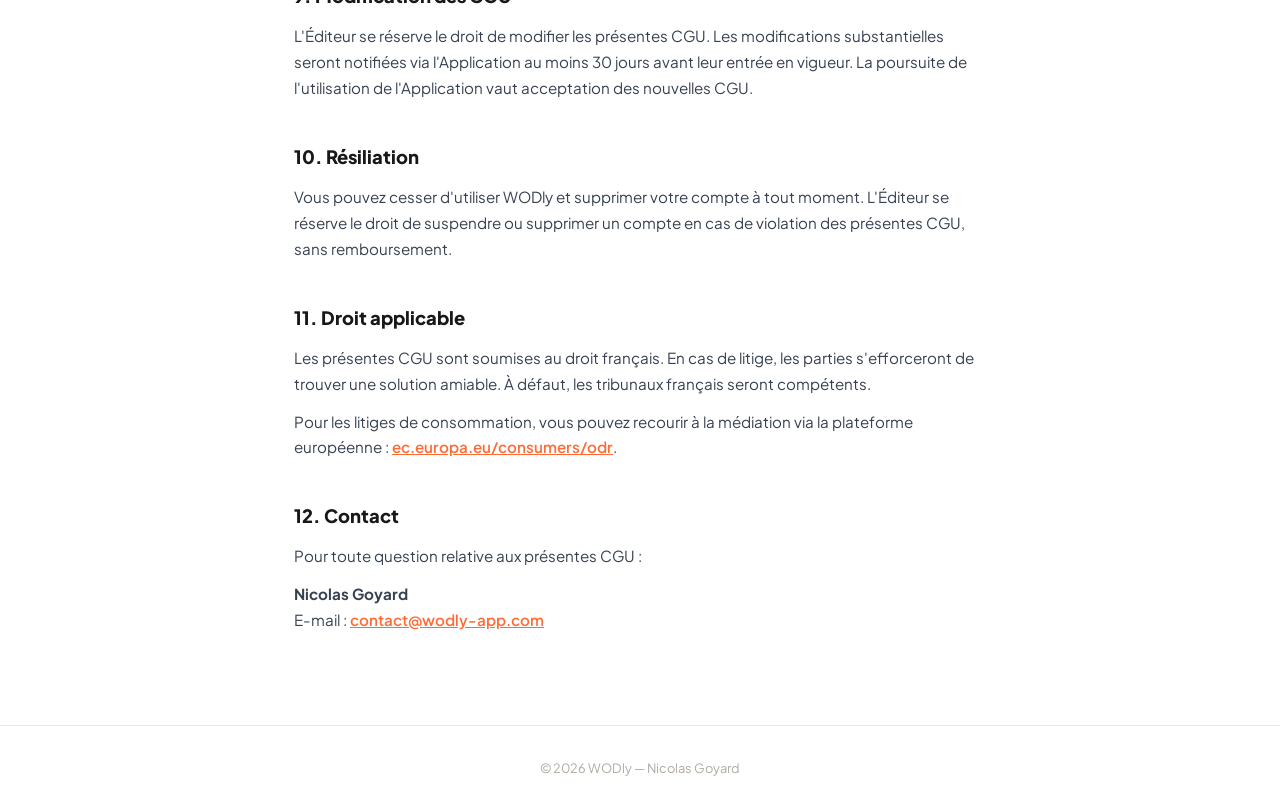
==== commit 9b3515ce: "Annuels à 19,90 et 29,90 : dix mensualités pile, deux mois offerts Prix posés dans App Store Connect" ====
--- a/cgu.html
+++ b/cgu.html
@@ -51,7 +51,7 @@
   </ul>
 
   <h2>2. Accès au service</h2>
-  <p>WODly est accessible gratuitement avec des fonctionnalités limitées. Des fonctionnalités avancées sont disponibles via les abonnements Pro (1,99 €/mois ou 23,88 €/an) et Élite (2,99 €/mois ou 35,88 €/an), ainsi que des achats ponctuels (programmes spécialisés). Les prix sont indiqués toutes taxes comprises et peuvent être modifiés ; le prix applicable est celui affiché dans l'Application au moment de la souscription.</p>
+  <p>WODly est accessible gratuitement avec des fonctionnalités limitées. Des fonctionnalités avancées sont disponibles via les abonnements Pro (1,99 €/mois ou 19,90 €/an) et Élite (2,99 €/mois ou 29,90 €/an), ainsi que des achats ponctuels (programmes spécialisés). Les prix sont indiqués toutes taxes comprises et peuvent être modifiés ; le prix applicable est celui affiché dans l'Application au moment de la souscription.</p>
   <p>L'accès à l'Application nécessite un iPhone sous iOS 15 ou supérieur et une connexion internet pour certaines fonctionnalités (synchronisation, coach IA, communauté).</p>
 
   <h2>3. Abonnements et paiements</h2>
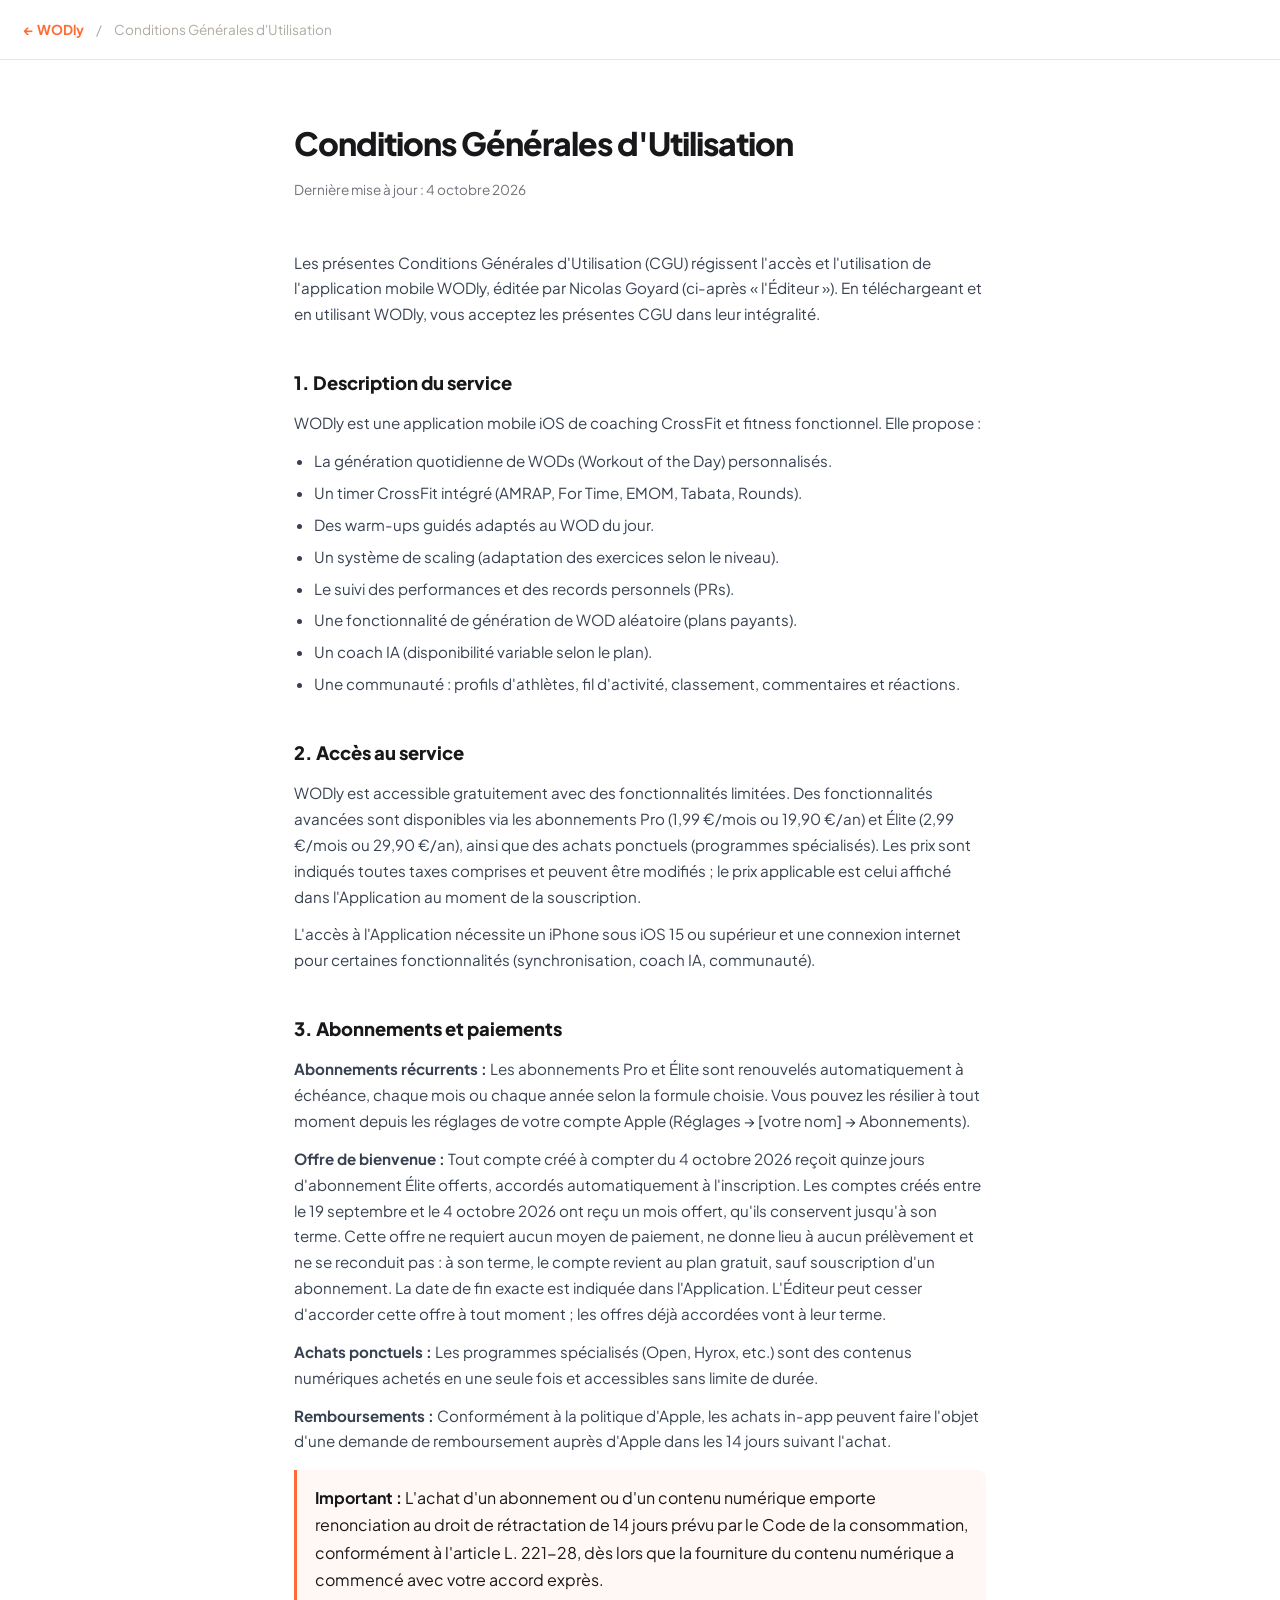
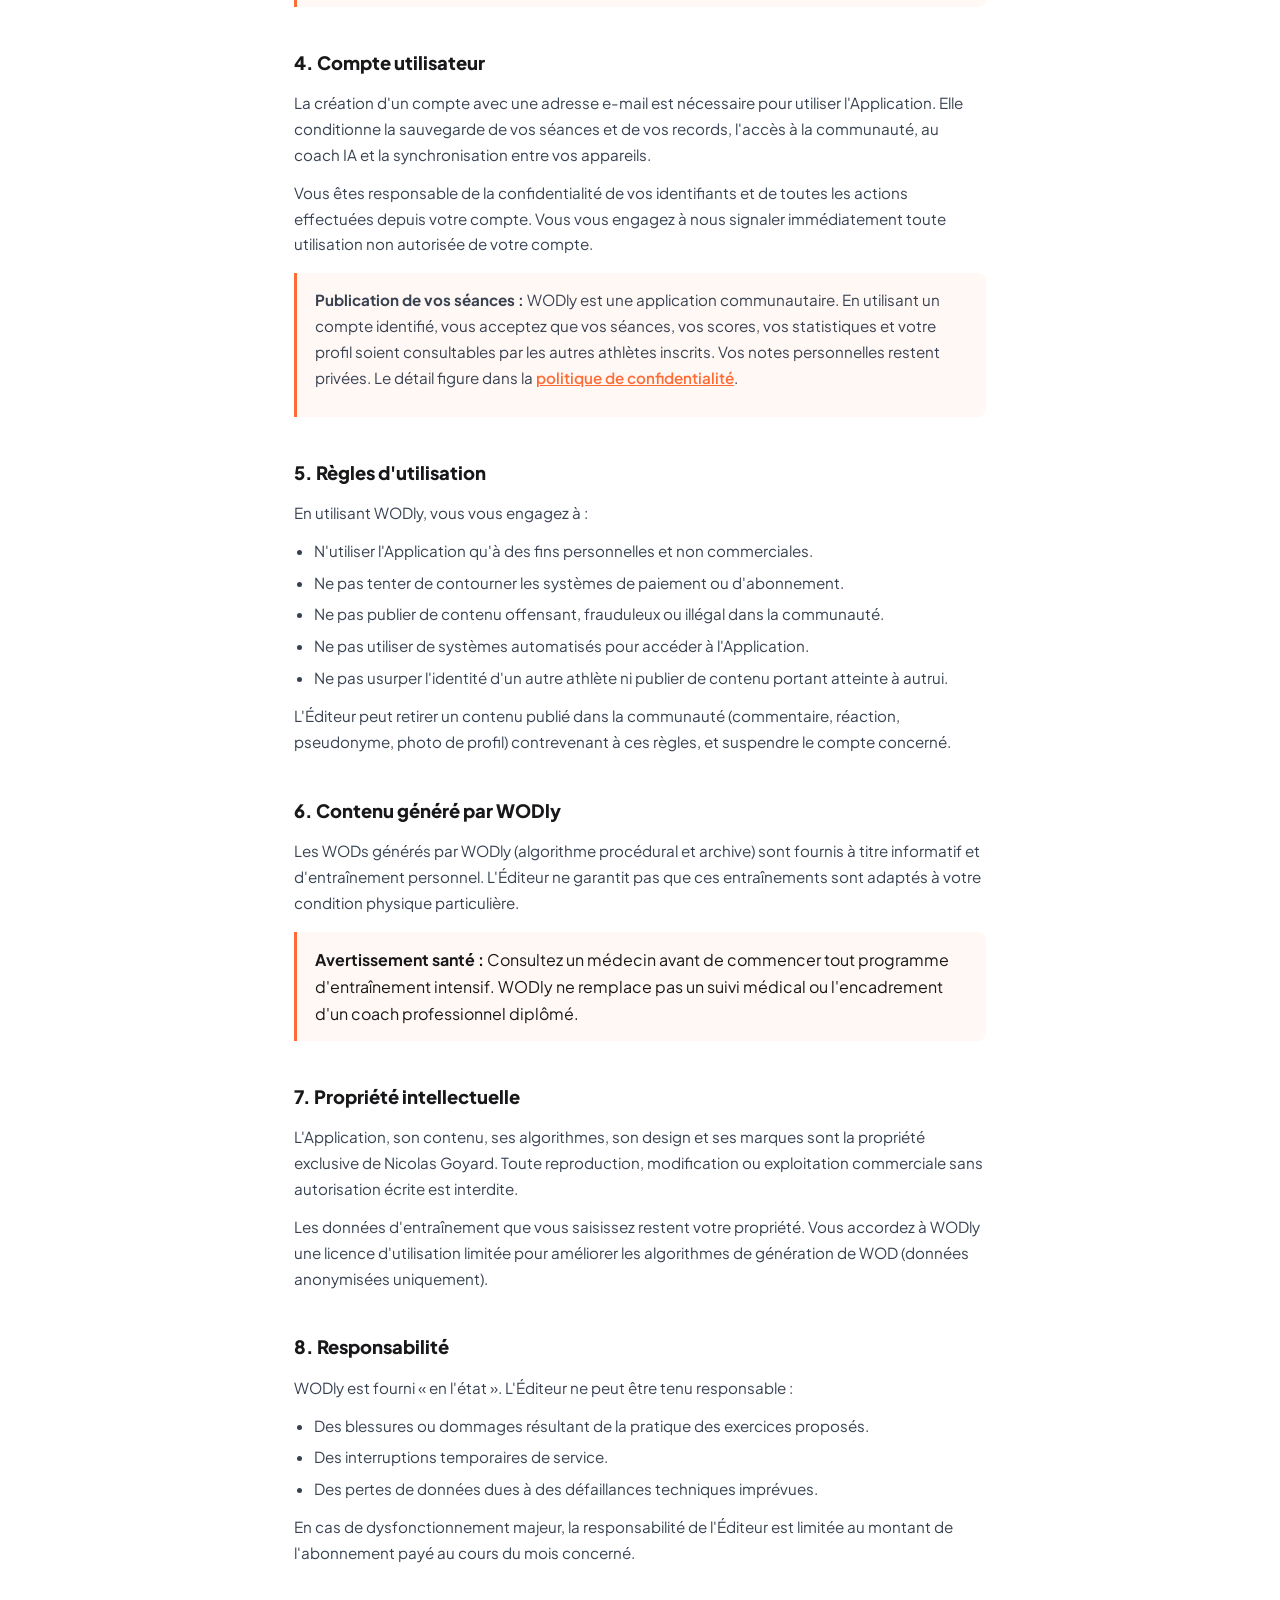
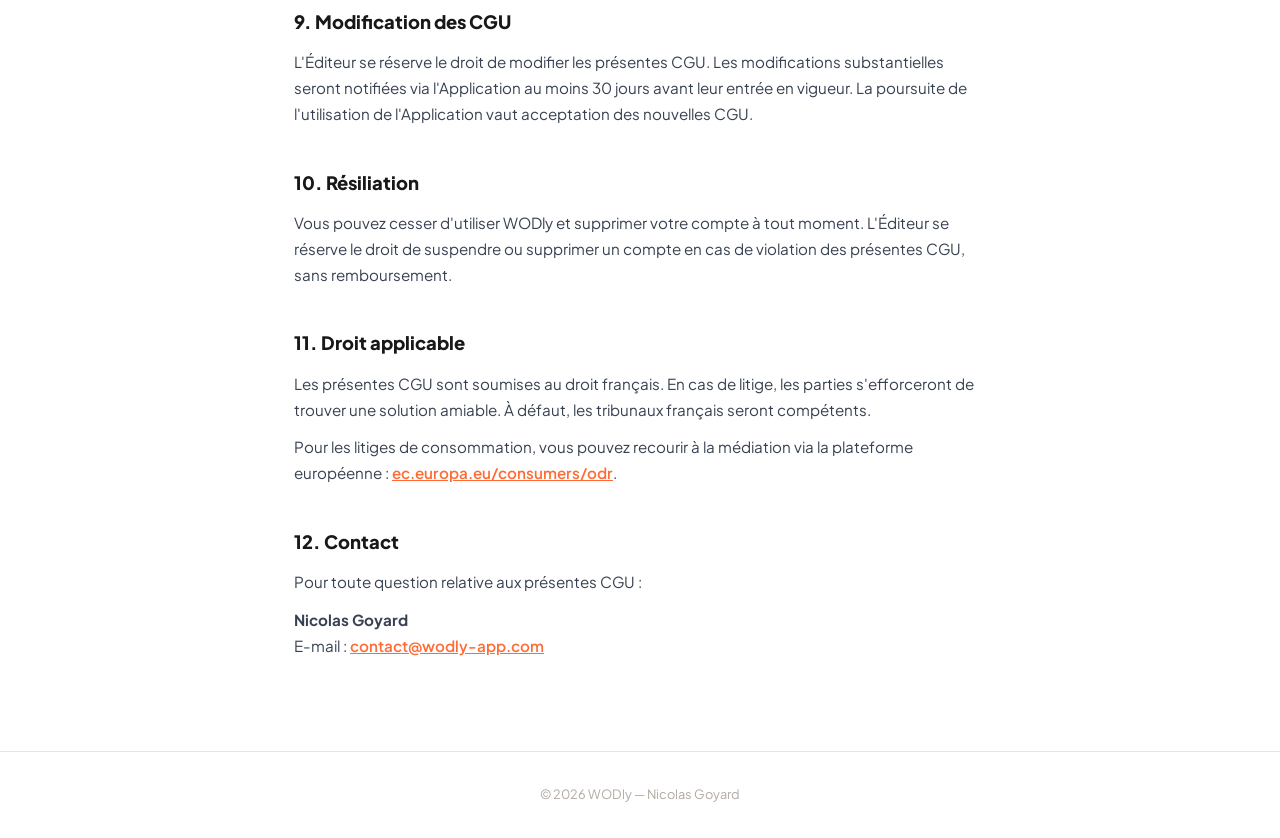
==== commit 9fae4a9f: "CGU : offre de bienvenue à quinze jours d'Élite depuis le 4 octobre 2026 Co-Authored-By: Claude Opus" ====
--- a/cgu.html
+++ b/cgu.html
@@ -33,7 +33,7 @@
 
 <main>
   <h1>Conditions Générales d'Utilisation</h1>
-  <div class="date">Dernière mise à jour : 19 septembre 2026</div>
+  <div class="date">Dernière mise à jour : 4 octobre 2026</div>
 
   <p>Les présentes Conditions Générales d'Utilisation (CGU) régissent l'accès et l'utilisation de l'application mobile WODly, éditée par Nicolas Goyard (ci-après « l'Éditeur »). En téléchargeant et en utilisant WODly, vous acceptez les présentes CGU dans leur intégralité.</p>
 
@@ -56,7 +56,7 @@
 
   <h2>3. Abonnements et paiements</h2>
   <p><strong>Abonnements récurrents :</strong> Les abonnements Pro et Élite sont renouvelés automatiquement à échéance, chaque mois ou chaque année selon la formule choisie. Vous pouvez les résilier à tout moment depuis les réglages de votre compte Apple (Réglages → [votre nom] → Abonnements).</p>
-  <p><strong>Offre de bienvenue :</strong> Tout compte créé à compter du 19 septembre 2026 reçoit un mois d'abonnement Élite offert, accordé automatiquement à l'inscription. Cette offre ne requiert aucun moyen de paiement, ne donne lieu à aucun prélèvement et ne se reconduit pas : à son terme, le compte revient au plan gratuit, sauf souscription d'un abonnement. La date de fin exacte est indiquée dans l'Application. L'Éditeur peut cesser d'accorder cette offre à tout moment ; les offres déjà accordées vont à leur terme.</p>
+  <p><strong>Offre de bienvenue :</strong> Tout compte créé à compter du 4 octobre 2026 reçoit quinze jours d'abonnement Élite offerts, accordés automatiquement à l'inscription. Les comptes créés entre le 19 septembre et le 4 octobre 2026 ont reçu un mois offert, qu'ils conservent jusqu'à son terme. Cette offre ne requiert aucun moyen de paiement, ne donne lieu à aucun prélèvement et ne se reconduit pas : à son terme, le compte revient au plan gratuit, sauf souscription d'un abonnement. La date de fin exacte est indiquée dans l'Application. L'Éditeur peut cesser d'accorder cette offre à tout moment ; les offres déjà accordées vont à leur terme.</p>
   <p><strong>Achats ponctuels :</strong> Les programmes spécialisés (Open, Hyrox, etc.) sont des contenus numériques achetés en une seule fois et accessibles sans limite de durée.</p>
   <p><strong>Remboursements :</strong> Conformément à la politique d'Apple, les achats in-app peuvent faire l'objet d'une demande de remboursement auprès d'Apple dans les 14 jours suivant l'achat.</p>
 
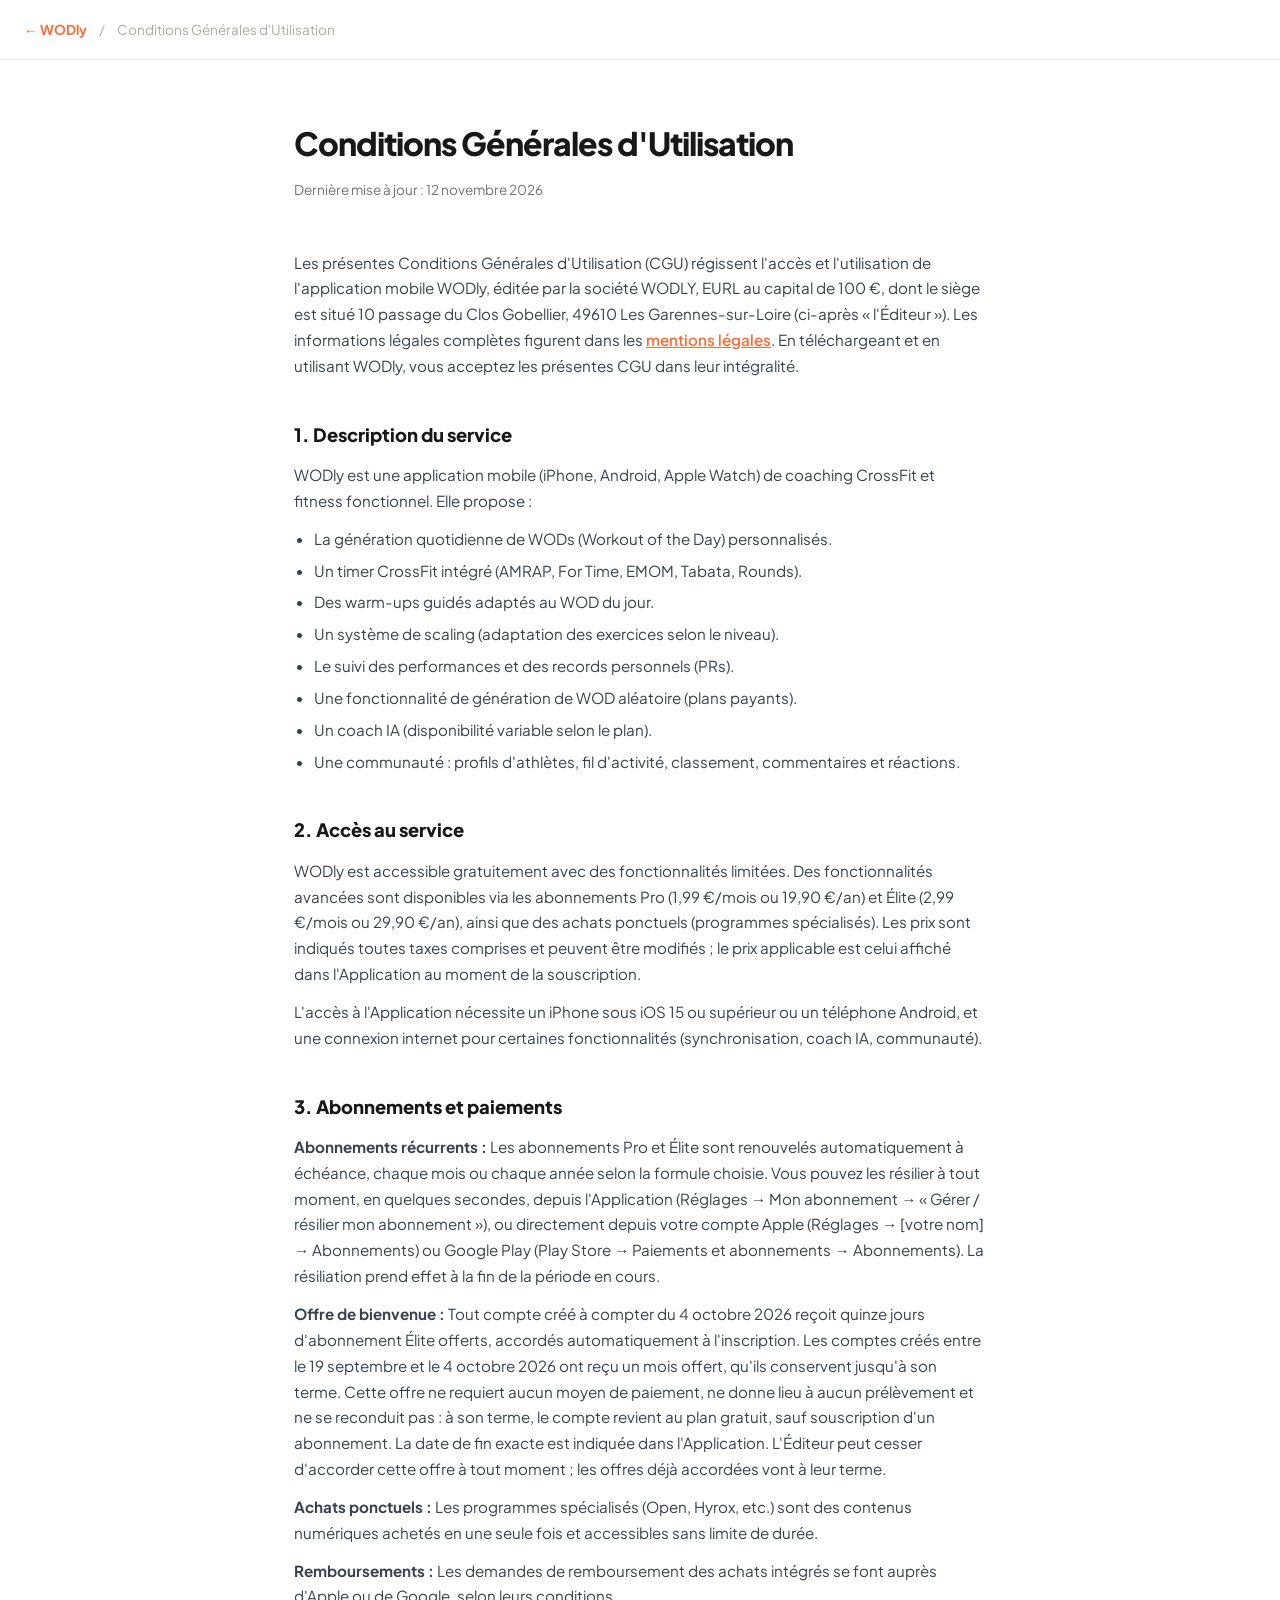
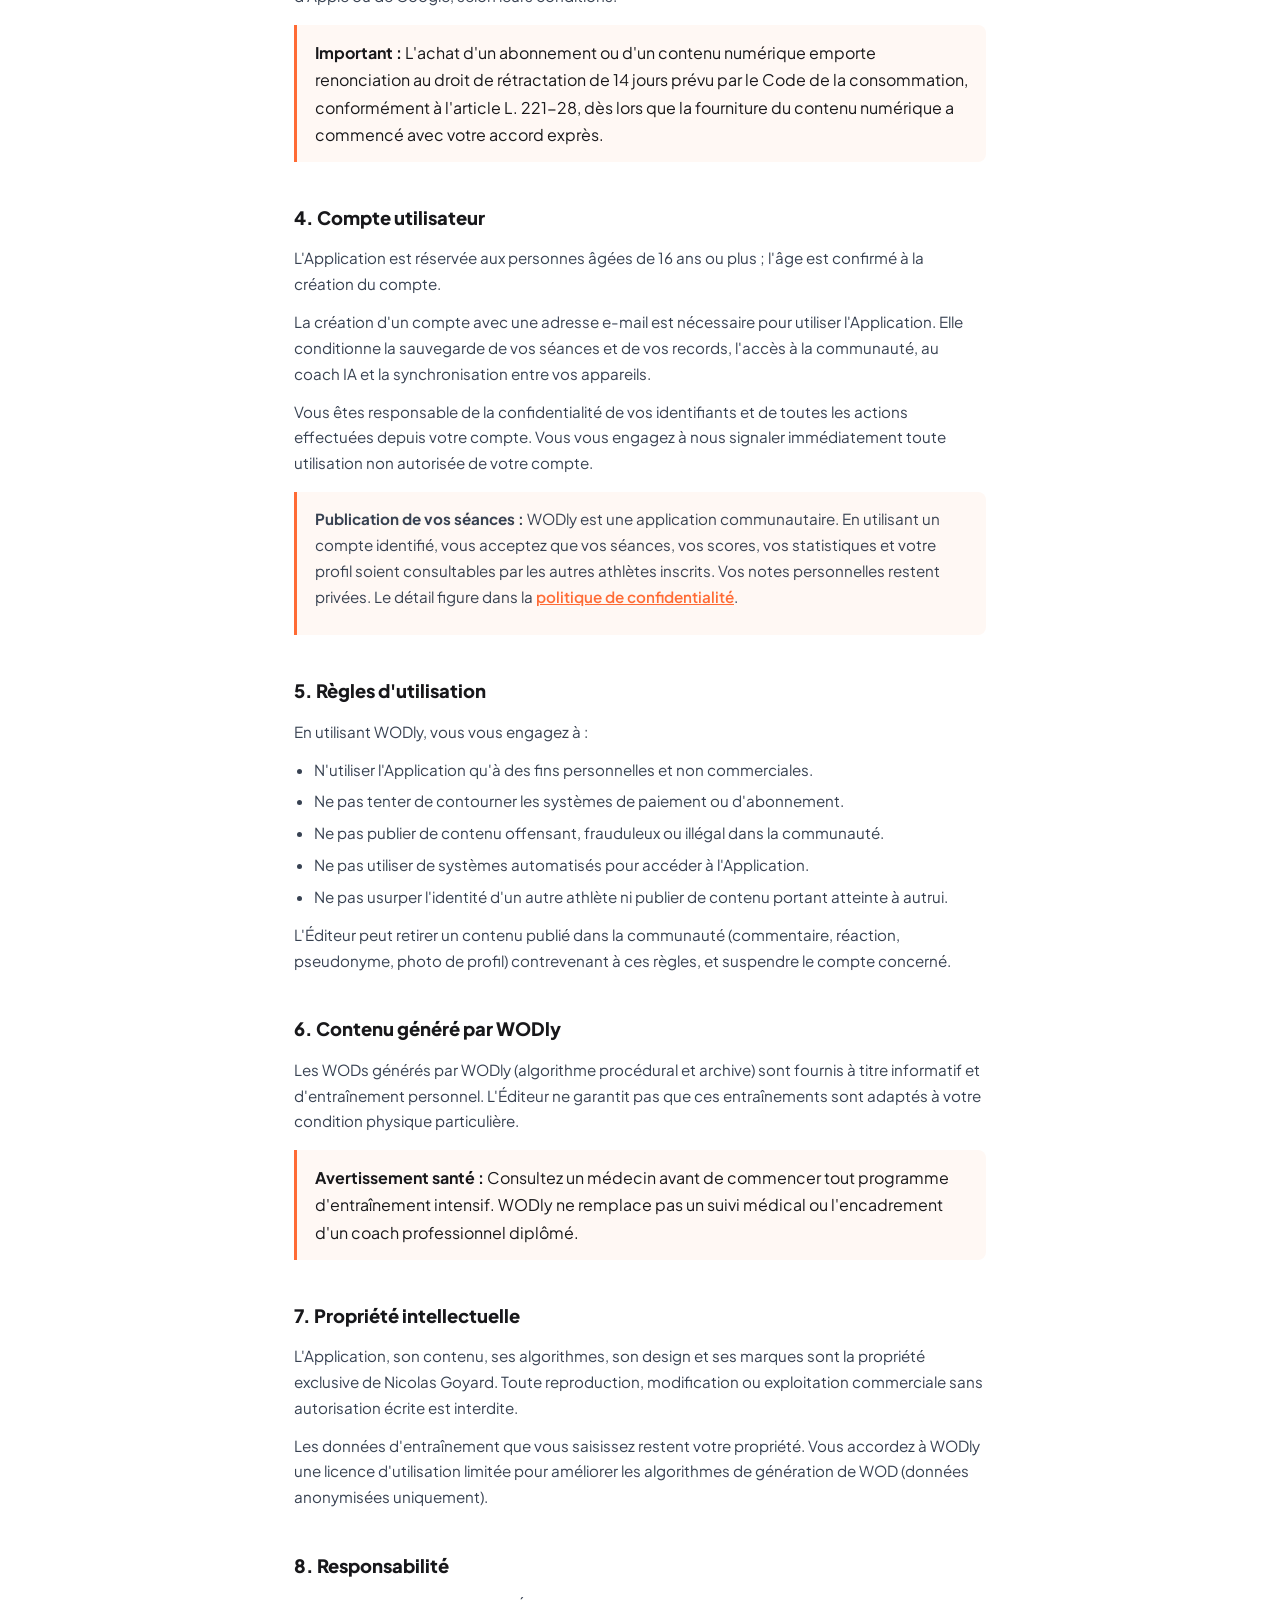
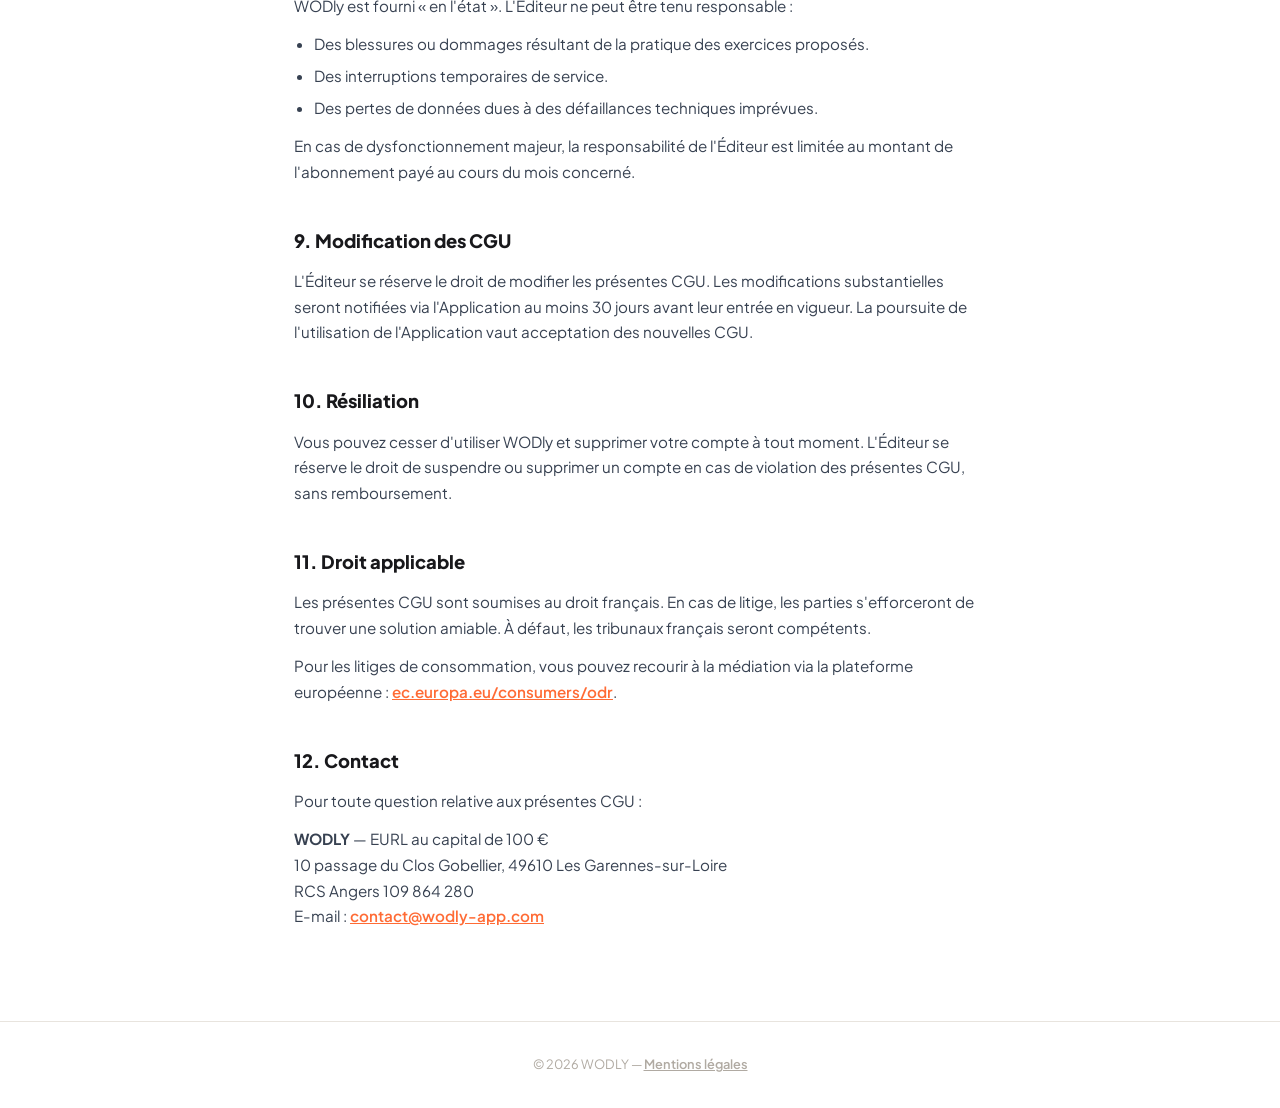
==== commit 710cee04: "Mentions légales (EURL WODLY, RCS Angers 109 864 280), CGU et confidentialité à jour (OpenAI, CNIL, " ====
--- a/cgu.html
+++ b/cgu.html
@@ -4,8 +4,7 @@
 <meta charset="UTF-8"/>
 <meta name="viewport" content="width=device-width, initial-scale=1.0"/>
 <title>Conditions Générales d'Utilisation — WODly</title>
-<link rel="preconnect" href="https://fonts.googleapis.com"/>
-<link href="https://fonts.googleapis.com/css2?family=Plus+Jakarta+Sans:wght@400;600;700;800&display=swap" rel="stylesheet"/>
+<link href="fonts/fonts.css" rel="stylesheet"/>
 <style>
   *{margin:0;padding:0;box-sizing:border-box;}
   body{font-family:'Plus Jakarta Sans',sans-serif;background:#fff;color:#18181B;line-height:1.7;}
@@ -33,12 +32,12 @@
 
 <main>
   <h1>Conditions Générales d'Utilisation</h1>
-  <div class="date">Dernière mise à jour : 4 octobre 2026</div>
+  <div class="date">Dernière mise à jour : 12 novembre 2026</div>
 
-  <p>Les présentes Conditions Générales d'Utilisation (CGU) régissent l'accès et l'utilisation de l'application mobile WODly, éditée par Nicolas Goyard (ci-après « l'Éditeur »). En téléchargeant et en utilisant WODly, vous acceptez les présentes CGU dans leur intégralité.</p>
+  <p>Les présentes Conditions Générales d'Utilisation (CGU) régissent l'accès et l'utilisation de l'application mobile WODly, éditée par la société WODLY, EURL au capital de 100 €, dont le siège est situé 10 passage du Clos Gobellier, 49610 Les Garennes-sur-Loire (ci-après « l'Éditeur »). Les informations légales complètes figurent dans les <a href="mentions-legales.html">mentions légales</a>. En téléchargeant et en utilisant WODly, vous acceptez les présentes CGU dans leur intégralité.</p>
 
   <h2>1. Description du service</h2>
-  <p>WODly est une application mobile iOS de coaching CrossFit et fitness fonctionnel. Elle propose :</p>
+  <p>WODly est une application mobile (iPhone, Android, Apple Watch) de coaching CrossFit et fitness fonctionnel. Elle propose :</p>
   <ul>
     <li>La génération quotidienne de WODs (Workout of the Day) personnalisés.</li>
     <li>Un timer CrossFit intégré (AMRAP, For Time, EMOM, Tabata, Rounds).</li>
@@ -52,13 +51,13 @@
 
   <h2>2. Accès au service</h2>
   <p>WODly est accessible gratuitement avec des fonctionnalités limitées. Des fonctionnalités avancées sont disponibles via les abonnements Pro (1,99 €/mois ou 19,90 €/an) et Élite (2,99 €/mois ou 29,90 €/an), ainsi que des achats ponctuels (programmes spécialisés). Les prix sont indiqués toutes taxes comprises et peuvent être modifiés ; le prix applicable est celui affiché dans l'Application au moment de la souscription.</p>
-  <p>L'accès à l'Application nécessite un iPhone sous iOS 15 ou supérieur et une connexion internet pour certaines fonctionnalités (synchronisation, coach IA, communauté).</p>
+  <p>L'accès à l'Application nécessite un iPhone sous iOS 15 ou supérieur ou un téléphone Android, et une connexion internet pour certaines fonctionnalités (synchronisation, coach IA, communauté).</p>
 
   <h2>3. Abonnements et paiements</h2>
-  <p><strong>Abonnements récurrents :</strong> Les abonnements Pro et Élite sont renouvelés automatiquement à échéance, chaque mois ou chaque année selon la formule choisie. Vous pouvez les résilier à tout moment depuis les réglages de votre compte Apple (Réglages → [votre nom] → Abonnements).</p>
+  <p><strong>Abonnements récurrents :</strong> Les abonnements Pro et Élite sont renouvelés automatiquement à échéance, chaque mois ou chaque année selon la formule choisie. Vous pouvez les résilier à tout moment, en quelques secondes, depuis l'Application (Réglages → Mon abonnement → « Gérer / résilier mon abonnement »), ou directement depuis votre compte Apple (Réglages → [votre nom] → Abonnements) ou Google Play (Play Store → Paiements et abonnements → Abonnements). La résiliation prend effet à la fin de la période en cours.</p>
   <p><strong>Offre de bienvenue :</strong> Tout compte créé à compter du 4 octobre 2026 reçoit quinze jours d'abonnement Élite offerts, accordés automatiquement à l'inscription. Les comptes créés entre le 19 septembre et le 4 octobre 2026 ont reçu un mois offert, qu'ils conservent jusqu'à son terme. Cette offre ne requiert aucun moyen de paiement, ne donne lieu à aucun prélèvement et ne se reconduit pas : à son terme, le compte revient au plan gratuit, sauf souscription d'un abonnement. La date de fin exacte est indiquée dans l'Application. L'Éditeur peut cesser d'accorder cette offre à tout moment ; les offres déjà accordées vont à leur terme.</p>
   <p><strong>Achats ponctuels :</strong> Les programmes spécialisés (Open, Hyrox, etc.) sont des contenus numériques achetés en une seule fois et accessibles sans limite de durée.</p>
-  <p><strong>Remboursements :</strong> Conformément à la politique d'Apple, les achats in-app peuvent faire l'objet d'une demande de remboursement auprès d'Apple dans les 14 jours suivant l'achat.</p>
+  <p><strong>Remboursements :</strong> Les demandes de remboursement des achats intégrés se font auprès d'Apple ou de Google, selon leurs conditions.</p>
 
   <div class="highlight">
     <strong>Important :</strong> L'achat d'un abonnement ou d'un contenu numérique emporte renonciation au droit de rétractation de 14 jours prévu par le Code de la consommation, conformément à l'article L. 221-28, dès lors que la fourniture du contenu numérique a commencé avec votre accord exprès.
@@ -66,6 +65,7 @@
 
 
   <h2>4. Compte utilisateur</h2>
+  <p>L'Application est réservée aux personnes âgées de 16 ans ou plus ; l'âge est confirmé à la création du compte.</p>
   <p>La création d'un compte avec une adresse e-mail est nécessaire pour utiliser l'Application. Elle conditionne la sauvegarde de vos séances et de vos records, l'accès à la communauté, au coach IA et la synchronisation entre vos appareils.</p>
   <p>Vous êtes responsable de la confidentialité de vos identifiants et de toutes les actions effectuées depuis votre compte. Vous vous engagez à nous signaler immédiatement toute utilisation non autorisée de votre compte.</p>
 
@@ -116,10 +116,10 @@
 
   <h2>12. Contact</h2>
   <p>Pour toute question relative aux présentes CGU :</p>
-  <p><strong>Nicolas Goyard</strong><br/>
+  <p><strong>WODLY</strong> — EURL au capital de 100 €<br/>10 passage du Clos Gobellier, 49610 Les Garennes-sur-Loire<br/>RCS Angers 109 864 280<br/>
   E-mail : <a href="mailto:contact@wodly-app.com">contact@wodly-app.com</a></p>
 </main>
 
-<footer>© 2026 WODly — Nicolas Goyard</footer>
+<footer>© 2026 WODLY — <a href="mentions-legales.html" style="color:inherit">Mentions légales</a></footer>
 </body>
 </html>
--- a/fonts/fonts.css
+++ b/fonts/fonts.css
@@ -0,0 +1,6 @@
+/* Plus Jakarta Sans hébergée sur le site (2026-11-12) : plus d'appel aux
+   serveurs de Google, qui recevaient l'adresse IP de chaque visiteur. */
+@font-face{font-family:'Plus Jakarta Sans';font-style:normal;font-weight:400;font-display:swap;src:url(plus-jakarta-sans-latin-400-normal.woff2) format('woff2')}
+@font-face{font-family:'Plus Jakarta Sans';font-style:normal;font-weight:600;font-display:swap;src:url(plus-jakarta-sans-latin-600-normal.woff2) format('woff2')}
+@font-face{font-family:'Plus Jakarta Sans';font-style:normal;font-weight:700;font-display:swap;src:url(plus-jakarta-sans-latin-700-normal.woff2) format('woff2')}
+@font-face{font-family:'Plus Jakarta Sans';font-style:normal;font-weight:800 900;font-display:swap;src:url(plus-jakarta-sans-latin-800-normal.woff2) format('woff2')}
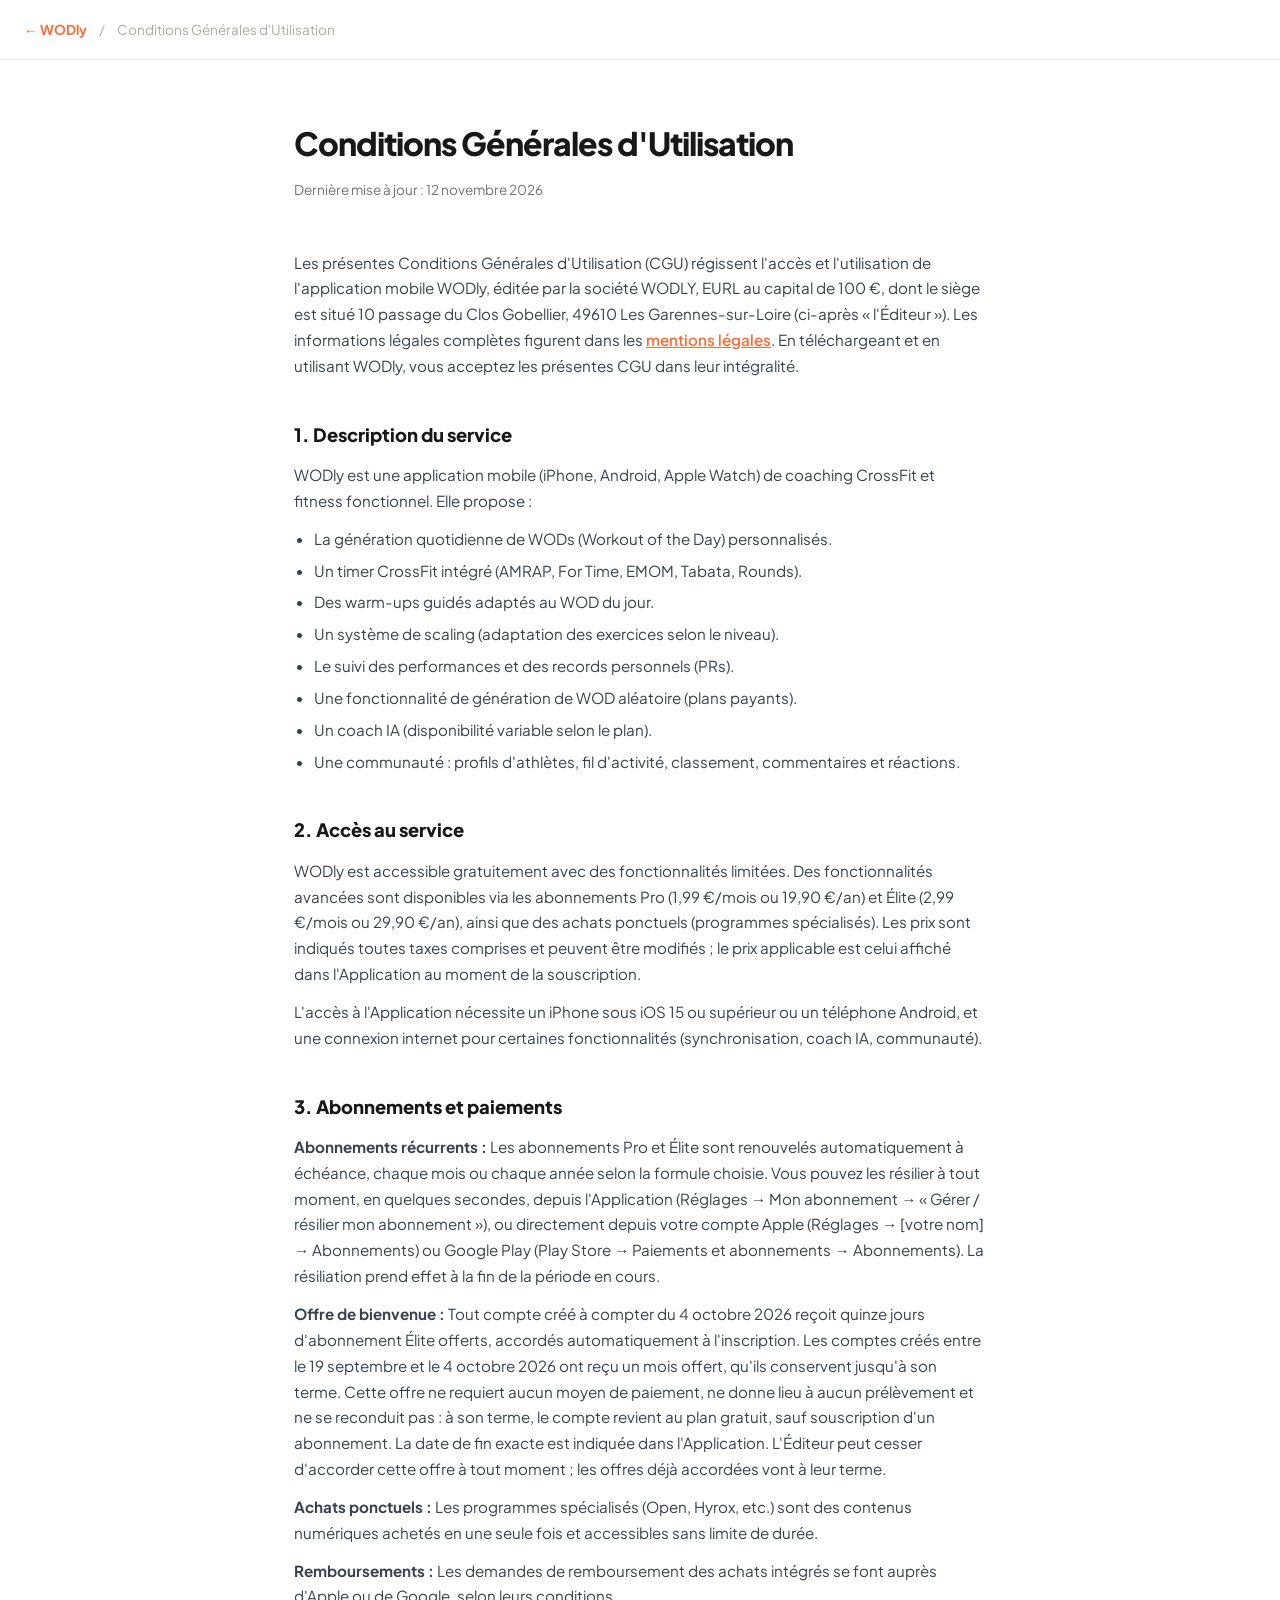
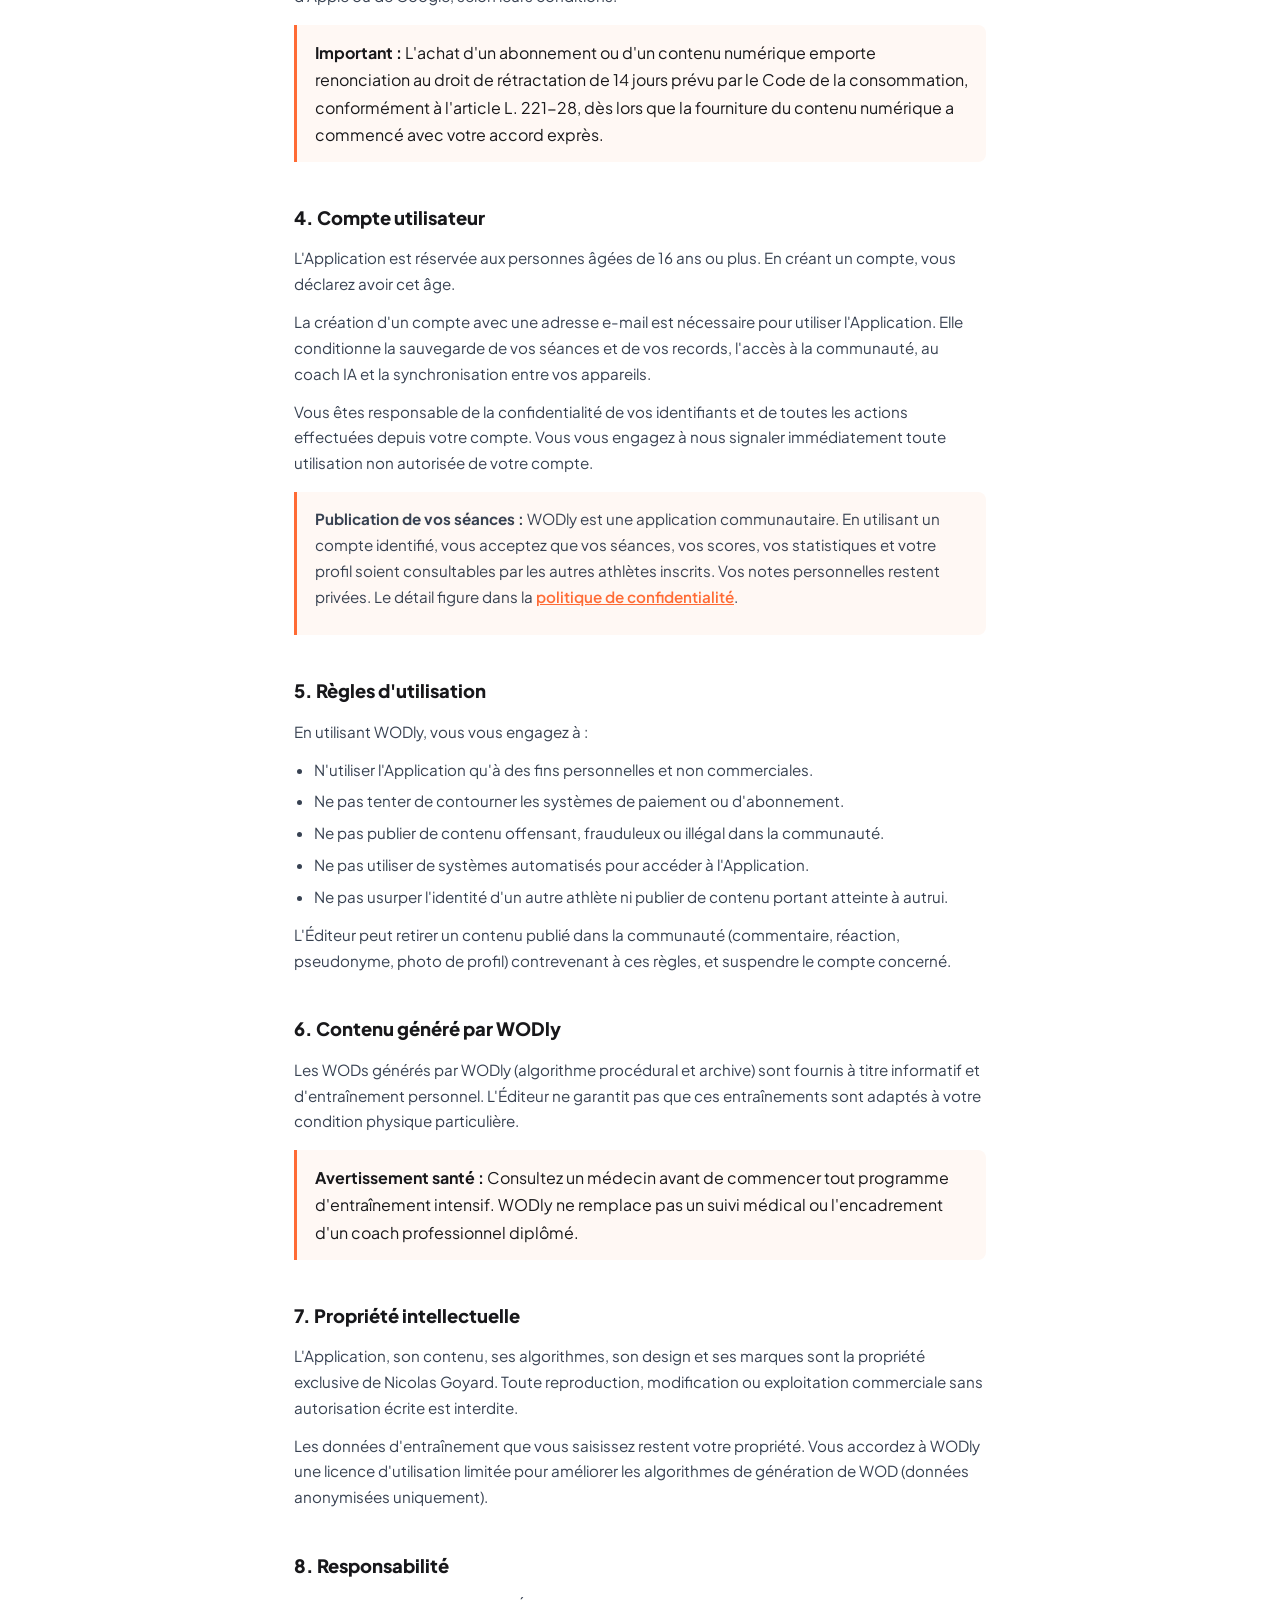
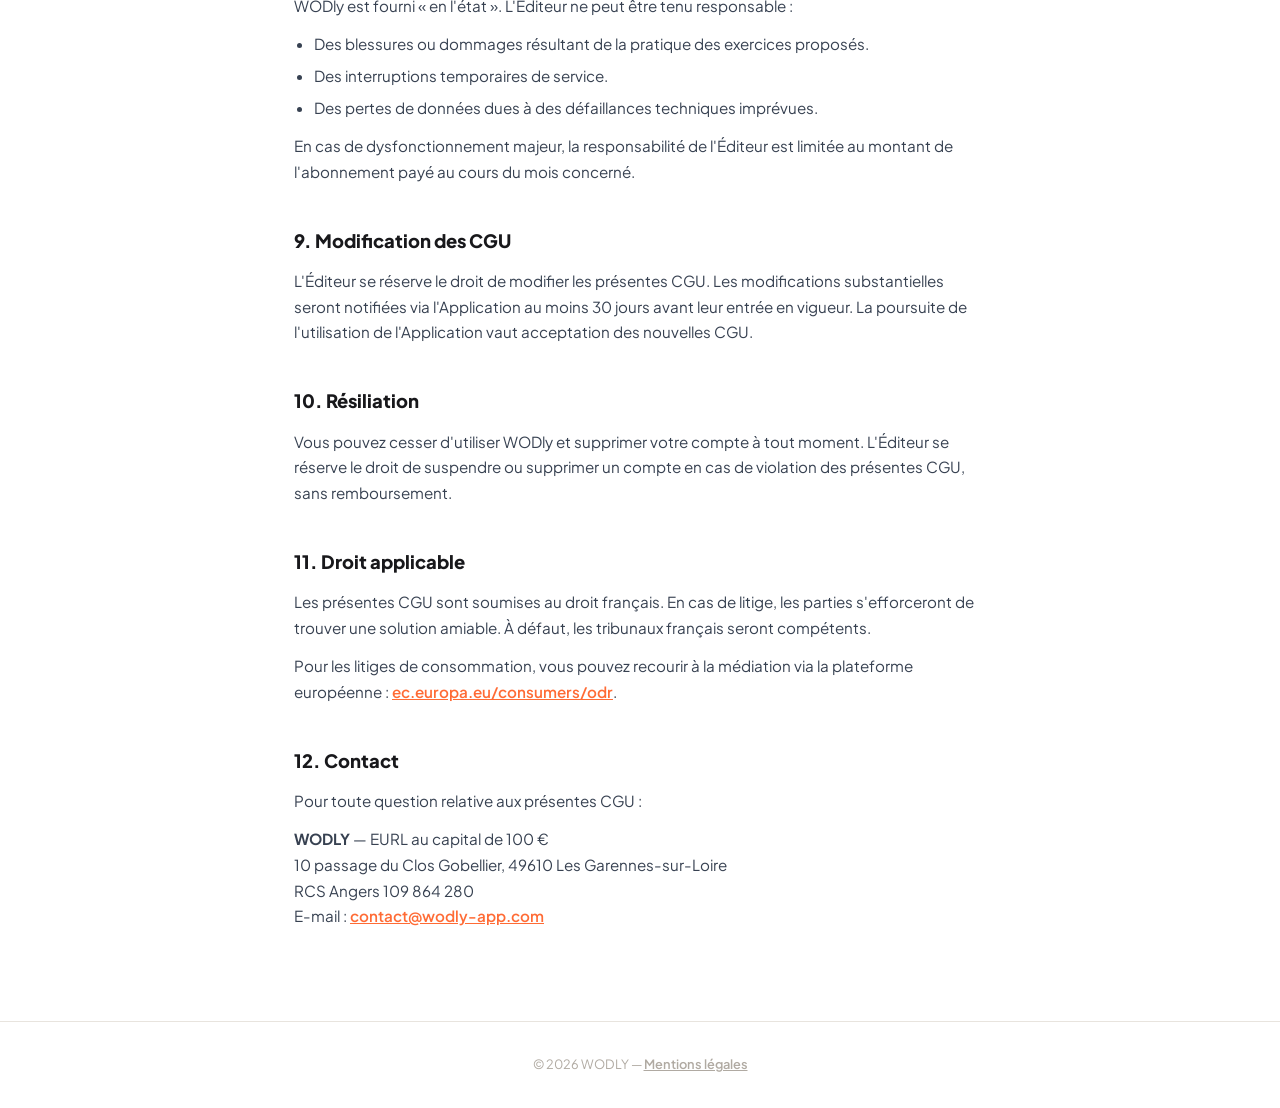
==== commit acd3ebc9: "Âge : déclaration à la création du compte (pas de question dans l'app)" ====
--- a/cgu.html
+++ b/cgu.html
@@ -65,7 +65,7 @@
 
 
   <h2>4. Compte utilisateur</h2>
-  <p>L'Application est réservée aux personnes âgées de 16 ans ou plus ; l'âge est confirmé à la création du compte.</p>
+  <p>L'Application est réservée aux personnes âgées de 16 ans ou plus. En créant un compte, vous déclarez avoir cet âge.</p>
   <p>La création d'un compte avec une adresse e-mail est nécessaire pour utiliser l'Application. Elle conditionne la sauvegarde de vos séances et de vos records, l'accès à la communauté, au coach IA et la synchronisation entre vos appareils.</p>
   <p>Vous êtes responsable de la confidentialité de vos identifiants et de toutes les actions effectuées depuis votre compte. Vous vous engagez à nous signaler immédiatement toute utilisation non autorisée de votre compte.</p>
 
